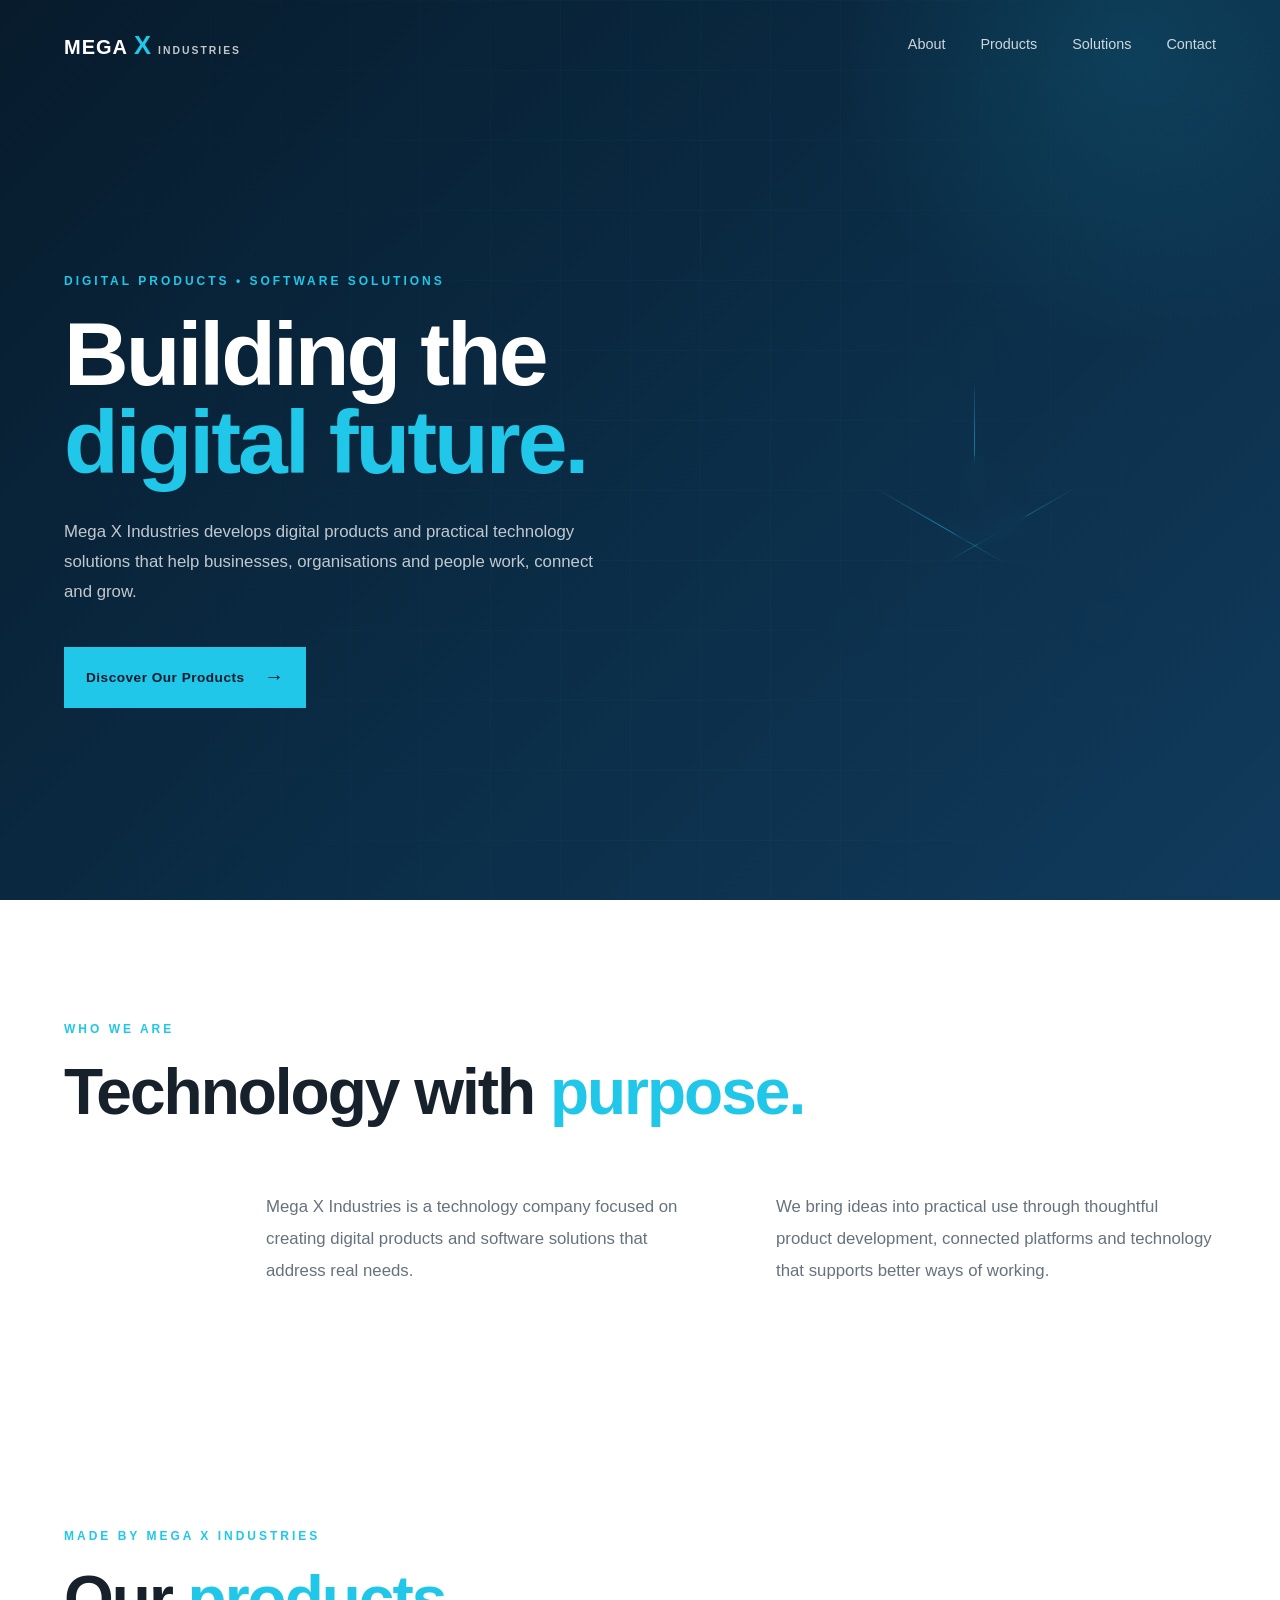
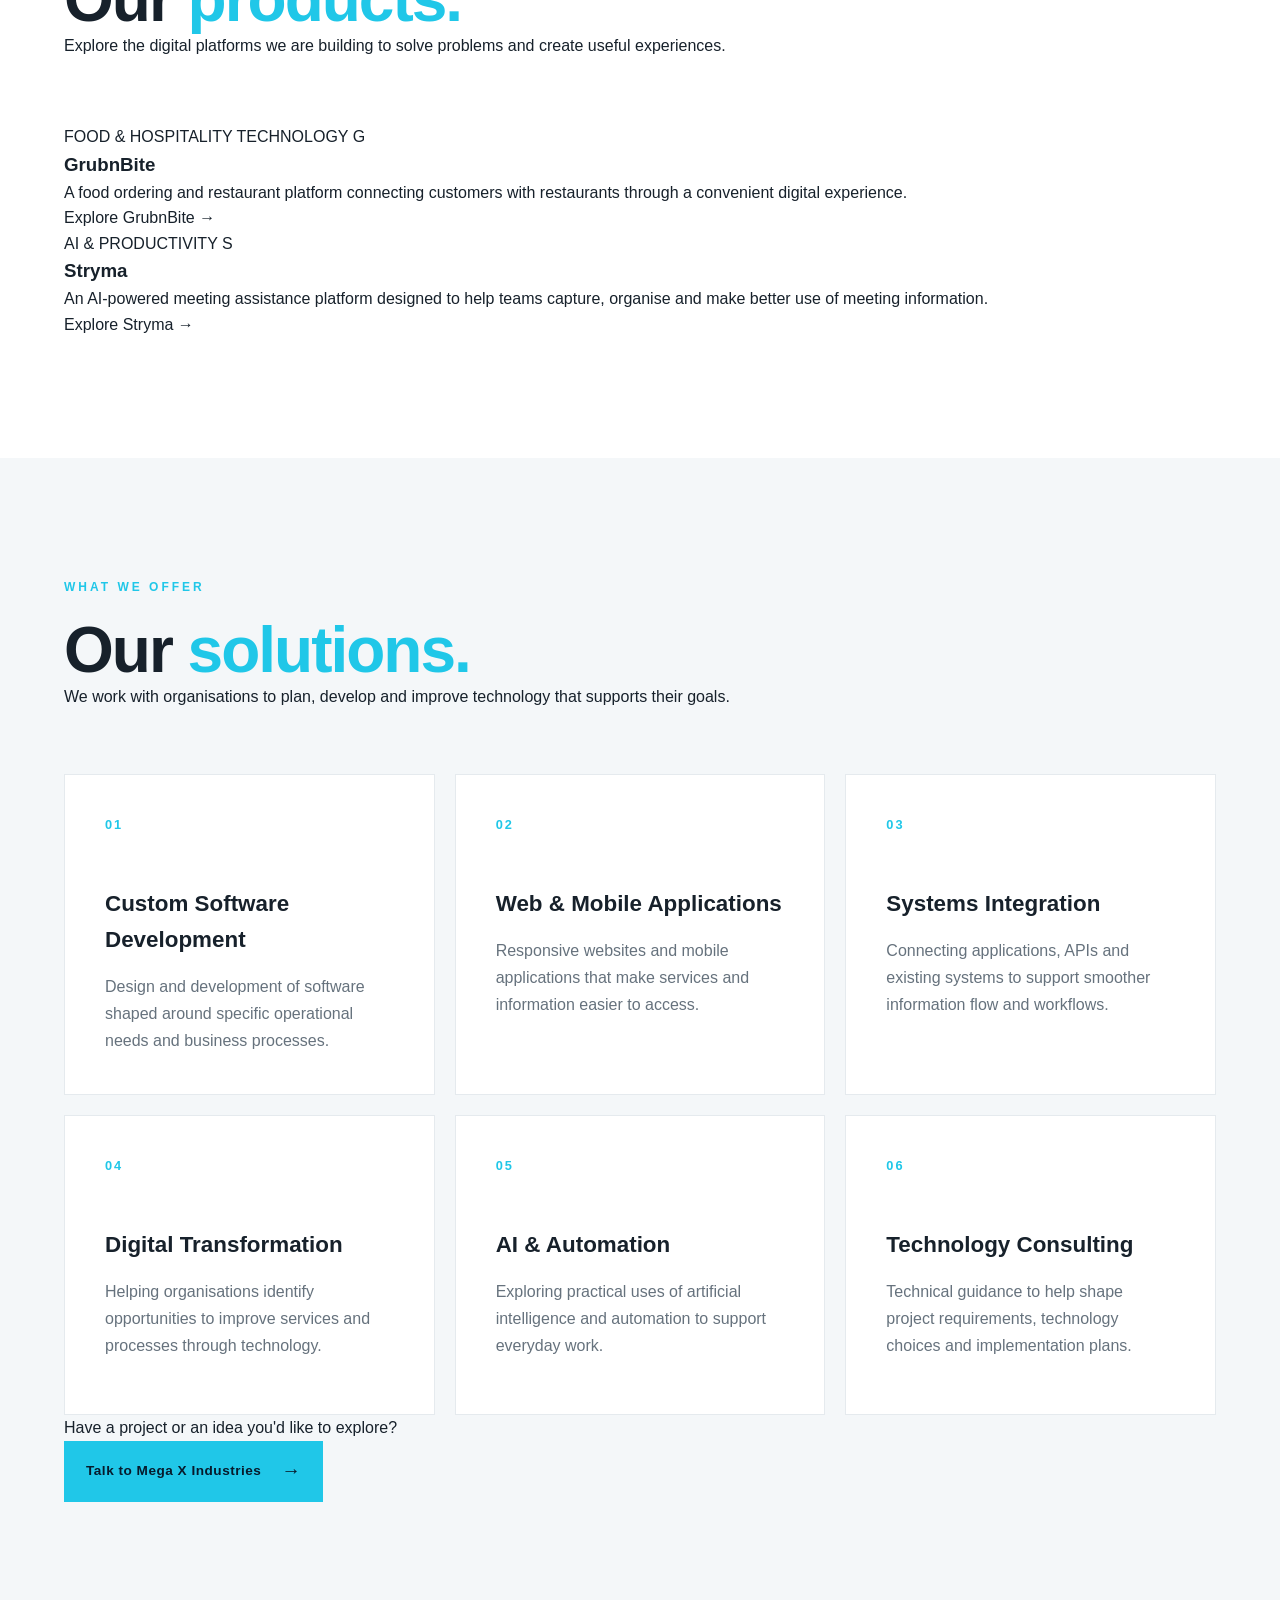
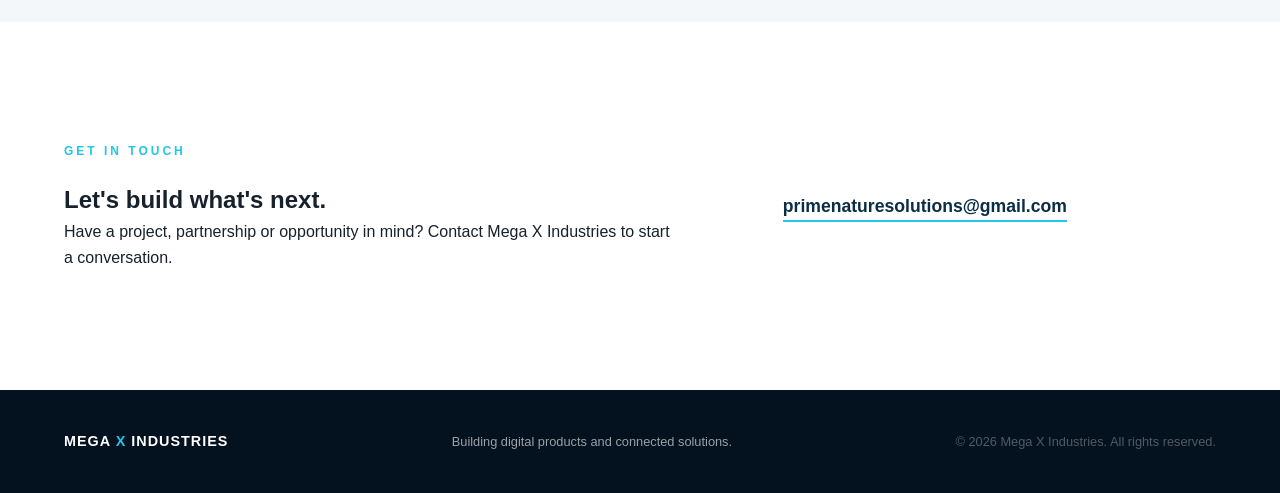
==== index.html @ 7e14fd89 "Build Mega X products and solutions homepage" ====
<!doctype html>
<html lang="en">
  <head>
    <meta charset="UTF-8" />
    <meta name="viewport" content="width=device-width, initial-scale=1.0" />
    <meta name="description" content="Mega X Industries builds digital products and software solutions for businesses, organisations and people." />
    <title>Mega X Industries | Digital Products & Software Solutions</title>
    <link rel="stylesheet" href="css/style.css" />
    <link rel="stylesheet" href="css/products.css" />
  </head>
  <body>
    <header class="navbar">
      <div class="container navbar-content">
        <a href="index.html" class="logo" aria-label="Mega X Industries home">
          <span class="logo-mega">MEGA</span><span class="logo-x">X</span><span class="logo-industries">INDUSTRIES</span>
        </a>
        <nav class="navigation" aria-label="Main navigation">
          <a href="#about">About</a>
          <a href="#products">Products</a>
          <a href="#solutions">Solutions</a>
          <a href="#contact">Contact</a>
        </nav>
      </div>
    </header>

    <main>
      <section class="hero">
        <div class="hero-pattern"></div>
        <div class="container hero-content">
          <div class="hero-text">
            <p class="eyebrow">DIGITAL PRODUCTS • SOFTWARE SOLUTIONS</p>
            <h1>Building the <span>digital future.</span></h1>
            <p class="hero-description">
              Mega X Industries develops digital products and practical technology
              solutions that help businesses, organisations and people work,
              connect and grow.
            </p>
            <a href="#products" class="primary-button">Discover Our Products <span>→</span></a>
          </div>
          <div class="hero-visual" aria-hidden="true">
            <div class="network">
              <div class="network-line line-one"></div>
              <div class="network-line line-two"></div>
              <div class="network-line line-three"></div>
              <div class="network-node node-center"><span>MX</span></div>
              <div class="network-node node-one"><span>01</span></div>
              <div class="network-node node-two"><span>02</span></div>
              <div class="network-node node-three"><span>03</span></div>
            </div>
          </div>
        </div>
      </section>

      <section class="about section" id="about">
        <div class="container">
          <div class="section-heading">
            <p class="eyebrow">WHO WE ARE</p>
            <h2>Technology with <span>purpose.</span></h2>
          </div>
          <div class="about-content">
            <p>Mega X Industries is a technology company focused on creating digital products and software solutions that address real needs.</p>
            <p>We bring ideas into practical use through thoughtful product development, connected platforms and technology that supports better ways of working.</p>
          </div>
        </div>
      </section>

      <section class="products section" id="products">
        <div class="container">
          <div class="section-heading">
            <p class="eyebrow">MADE BY MEGA X INDUSTRIES</p>
            <h2>Our <span>products.</span></h2>
            <p class="section-intro">Explore the digital platforms we are building to solve problems and create useful experiences.</p>
          </div>

          <div class="product-grid">
            <article class="product-card product-card-grubnbite">
              <div class="product-card-top">
                <span class="product-category">FOOD & HOSPITALITY TECHNOLOGY</span>
                <span class="product-symbol" aria-hidden="true">G</span>
              </div>
              <div>
                <h3>GrubnBite</h3>
                <p>A food ordering and restaurant platform connecting customers with restaurants through a convenient digital experience.</p>
              </div>
              <a class="product-link" href="grubnbite.html">Explore GrubnBite <span>→</span></a>
            </article>

            <article class="product-card product-card-stryma">
              <div class="product-card-top">
                <span class="product-category">AI & PRODUCTIVITY</span>
                <span class="product-symbol" aria-hidden="true">S</span>
              </div>
              <div>
                <h3>Stryma</h3>
                <p>An AI-powered meeting assistance platform designed to help teams capture, organise and make better use of meeting information.</p>
              </div>
              <a class="product-link" href="stryma.html">Explore Stryma <span>→</span></a>
            </article>
          </div>
        </div>
      </section>

      <section class="services section" id="solutions">
        <div class="container">
          <div class="section-heading">
            <p class="eyebrow">WHAT WE OFFER</p>
            <h2>Our <span>solutions.</span></h2>
            <p class="section-intro">We work with organisations to plan, develop and improve technology that supports their goals.</p>
          </div>
          <div class="service-grid">
            <article class="service-card">
              <div class="service-number">01</div>
              <h3>Custom Software Development</h3>
              <p>Design and development of software shaped around specific operational needs and business processes.</p>
            </article>
            <article class="service-card">
              <div class="service-number">02</div>
              <h3>Web & Mobile Applications</h3>
              <p>Responsive websites and mobile applications that make services and information easier to access.</p>
            </article>
            <article class="service-card">
              <div class="service-number">03</div>
              <h3>Systems Integration</h3>
              <p>Connecting applications, APIs and existing systems to support smoother information flow and workflows.</p>
            </article>
            <article class="service-card">
              <div class="service-number">04</div>
              <h3>Digital Transformation</h3>
              <p>Helping organisations identify opportunities to improve services and processes through technology.</p>
            </article>
            <article class="service-card">
              <div class="service-number">05</div>
              <h3>AI & Automation</h3>
              <p>Exploring practical uses of artificial intelligence and automation to support everyday work.</p>
            </article>
            <article class="service-card">
              <div class="service-number">06</div>
              <h3>Technology Consulting</h3>
              <p>Technical guidance to help shape project requirements, technology choices and implementation plans.</p>
            </article>
          </div>
          <div class="solutions-cta">
            <p>Have a project or an idea you'd like to explore?</p>
            <a href="#contact" class="primary-button">Talk to Mega X Industries <span>→</span></a>
          </div>
        </div>
      </section>

      <section class="contact section" id="contact">
        <div class="container">
          <div class="contact-content">
            <div>
              <p class="eyebrow">GET IN TOUCH</p>
              <h2>Let's build what's next.</h2>
              <p>Have a project, partnership or opportunity in mind? Contact Mega X Industries to start a conversation.</p>
            </div>
            <div class="contact-details">
              <a href="mailto:primenaturesolutions@gmail.com">primenaturesolutions@gmail.com</a>
            </div>
          </div>
        </div>
      </section>
    </main>

    <footer class="footer">
      <div class="container footer-content">
        <div class="footer-logo">MEGA <span>X</span> INDUSTRIES</div>
        <p>Building digital products and connected solutions.</p>
        <p class="copyright">© 2026 Mega X Industries. All rights reserved.</p>
      </div>
    </footer>
    <script src="js/script.js"></script>
  </body>
</html>
---- css/style.css ----
/* =========================================
   MEGA X INDUSTRIES
   Main Stylesheet
========================================= */


/* =========================================
   1. Global Variables
========================================= */

:root {
    --navy: #071B2C;
    --deep-blue: #0B2D47;
    --blue: #103A5C;

    --cyan: #20C7E8;
    --light-cyan: #8BE8F5;

    --white: #FFFFFF;
    --light-gray: #F4F7F9;
    --gray: #66727D;

    --dark-text: #17212B;

    --border-light: rgba(255, 255, 255, 0.12);

    --container-width: 1200px;

    --transition: 0.3s ease;
}


/* =========================================
   2. Reset
========================================= */

* {
    margin: 0;
    padding: 0;
    box-sizing: border-box;
}

html {
    scroll-behavior: smooth;
}

body {
    font-family:
        "Segoe UI",
        Arial,
        Helvetica,
        sans-serif;

    background-color: var(--white);
    color: var(--dark-text);

    line-height: 1.6;
}

a {
    text-decoration: none;
    color: inherit;
}

img {
    max-width: 100%;
    display: block;
}


/* =========================================
   3. Reusable Container
========================================= */

.container {
    width: min(
        90%,
        var(--container-width)
    );

    margin: 0 auto;
}


/* =========================================
   4. Navigation
========================================= */

.navbar {
    position: absolute;

    top: 0;
    left: 0;

    width: 100%;

    z-index: 100;
}

.navbar-content {
    height: 90px;

    display: flex;
    align-items: center;
    justify-content: space-between;
}


/* Logo */

.logo {
    display: flex;
    align-items: baseline;
    gap: 6px;

    font-weight: 800;
    letter-spacing: 1px;
}

.logo-mega {
    color: var(--white);
    font-size: 1.25rem;
}

.logo-x {
    color: var(--cyan);
    font-size: 1.6rem;
}

.logo-industries {
    color: rgba(255, 255, 255, 0.75);
    font-size: 0.65rem;
    letter-spacing: 2px;
}


/* Navigation links */

.navigation {
    display: flex;
    align-items: center;

    gap: 35px;
}

.navigation a {
    position: relative;

    color: rgba(255, 255, 255, 0.8);

    font-size: 0.9rem;
    font-weight: 500;

    transition: var(--transition);
}

.navigation a::after {
    content: "";

    position: absolute;

    left: 0;
    bottom: -8px;

    width: 0;
    height: 2px;

    background-color: var(--cyan);

    transition: var(--transition);
}

.navigation a:hover {
    color: var(--white);
}

.navigation a:hover::after {
    width: 100%;
}


/* =========================================
   5. Hero Section
========================================= */

.hero {
    position: relative;

    min-height: 100vh;

    display: flex;
    align-items: center;

    overflow: hidden;

    background:
        linear-gradient(
            135deg,
            var(--navy) 0%,
            var(--deep-blue) 55%,
            var(--blue) 100%
        );

    color: var(--white);
}


/* Subtle background glow */

.hero::before {
    content: "";

    position: absolute;

    width: 600px;
    height: 600px;

    top: -250px;
    right: -150px;

    border-radius: 50%;

    background:
        radial-gradient(
            circle,
            rgba(32, 199, 232, 0.12),
            transparent 70%
        );

    pointer-events: none;
}


/* Technology pattern */

.hero-pattern {
    position: absolute;

    inset: 0;

    opacity: 0.12;

    background-image:
        linear-gradient(
            rgba(32, 199, 232, 0.3) 1px,
            transparent 1px
        ),
        linear-gradient(
            90deg,
            rgba(32, 199, 232, 0.3) 1px,
            transparent 1px
        );

    background-size: 70px 70px;

    mask-image:
        linear-gradient(
            to right,
            transparent,
            black 55%,
            transparent
        );
}


/* Hero content */

.hero-content {
    position: relative;
    z-index: 2;

    display: grid;

    grid-template-columns:
        1.1fr
        0.9fr;

    gap: 80px;

    align-items: center;

    padding-top: 80px;
}


/* Hero text */

.eyebrow {
    color: var(--cyan);

    font-size: 0.75rem;

    font-weight: 700;

    letter-spacing: 3px;

    margin-bottom: 20px;
}

.hero h1 {
    max-width: 700px;

    font-size: clamp(
        3.2rem,
        7vw,
        6.2rem
    );

    line-height: 0.98;

    letter-spacing: -3px;

    margin-bottom: 30px;
}

.hero h1 span {
    display: block;

    color: var(--cyan);
}

.hero-description {
    max-width: 560px;

    color: rgba(255, 255, 255, 0.75);

    font-size: 1.05rem;

    line-height: 1.8;

    margin-bottom: 40px;
}


/* =========================================
   6. Primary Button
========================================= */

.primary-button {
    display: inline-flex;

    align-items: center;
    gap: 20px;

    padding: 15px 22px;

    background-color: var(--cyan);

    color: var(--navy);

    font-size: 0.85rem;

    font-weight: 700;

    letter-spacing: 0.5px;

    transition: var(--transition);
}

.primary-button span {
    font-size: 1.2rem;

    transition: var(--transition);
}

.primary-button:hover {
    background-color: var(--light-cyan);

    transform: translateY(-3px);
}

.primary-button:hover span {
    transform: translateX(5px);
}


/* =========================================
   7. Hero Network Graphic
========================================= */

.hero-visual {
    min-height: 500px;

    display: flex;
    align-items: center;
    justify-content: center;
}

.network {
    position: relative;

    width: 400px;
    height: 400px;
}


/* Network nodes */

.network-node {
    position: absolute;

    width: 70px;
    height: 70px;

    display: flex;
    align-items: center;
    justify-content: center;

    border: 1px solid
        rgba(32, 199, 232, 0.5);

    border-radius: 50%;

    color: var(--cyan);

    font-size: 0.8rem;

    font-weight: 700;

    background:
        rgba(7, 27, 44, 0.75);

    backdrop-filter: blur(8px);

    box-shadow:
        0 0 30px
        rgba(32, 199, 232, 0.08);
}


/* Center node */

.node-center {
    top: 165px;
    left: 165px;

    width: 90px;
    height: 90px;

    border:
        2px solid var(--cyan);

    color: var(--white);

    font-size: 1.1rem;

    box-shadow:
        0 0 40px
        rgba(32, 199, 232, 0.2);
}


/* Outer nodes */

.node-one {
    top: 30px;
    left: 165px;
}

.node-two {
    bottom: 35px;
    left: 40px;
}

.node-three {
    bottom: 35px;
    right: 40px;
}


/* Connecting lines */

.network-line {
    position: absolute;

    height: 1px;

    background:
        linear-gradient(
            90deg,
            transparent,
            var(--cyan),
            transparent
        );

    opacity: 0.5;

    transform-origin: center;
}

.line-one {
    width: 135px;

    top: 150px;
    left: 132px;

    transform:
        rotate(90deg);
}

.line-two {
    width: 150px;

    top: 235px;
    left: 90px;

    transform:
        rotate(30deg);
}

.line-three {
    width: 150px;

    top: 235px;
    right: 90px;

    transform:
        rotate(-30deg);
}


/* =========================================
   8. General Sections
========================================= */

.section {
    padding: 120px 0;
}

.section-heading {
    max-width: 750px;

    margin-bottom: 65px;
}

.section-heading h2 {
    font-size: clamp(
        2.4rem,
        5vw,
        4rem
    );

    line-height: 1.05;

    letter-spacing: -2px;
}

.section-heading h2 span {
    color: var(--cyan);
}


/* =========================================
   9. About
========================================= */

.about {
    background-color: var(--white);
}

.about-content {
    display: grid;

    grid-template-columns:
        1fr
        1fr;

    gap: 70px;

    max-width: 950px;

    margin-left: auto;
}

.about-content p {
    color: var(--gray);

    font-size: 1.05rem;

    line-height: 1.9;
}


/* =========================================
   10. Services
========================================= */

.services {
    background-color: var(--light-gray);
}

.service-grid {
    display: grid;

    grid-template-columns:
        repeat(3, 1fr);

    gap: 20px;
}

.service-card {
    position: relative;

    padding: 40px;

    min-height: 300px;

    background-color: var(--white);

    border:
        1px solid
        #e5eaee;

    transition: var(--transition);
}

.service-card:hover {
    transform: translateY(-8px);

    border-color: var(--cyan);

    box-shadow:
        0 20px 50px
        rgba(7, 27, 44, 0.08);
}

.service-number {
    color: var(--cyan);

    font-size: 0.8rem;

    font-weight: 700;

    letter-spacing: 2px;

    margin-bottom: 50px;
}

.service-card h3 {
    font-size: 1.4rem;

    margin-bottom: 15px;
}

.service-card p {
    color: var(--gray);

    line-height: 1.7;
}


/* =========================================
   11. Solutions
========================================= */

.solutions {
    background-color: var(--navy);

    color: var(--white);
}

.solution-card {
    position: relative;

    min-height: 350px;

    display: flex;

    align-items: center;

    justify-content: space-between;

    gap: 50px;

    padding: 60px;

    overflow: hidden;

    background:
        linear-gradient(
            135deg,
            var(--deep-blue),
            var(--blue)
        );

    border:
        1px solid
        rgba(32, 199, 232, 0.2);
}

.solution-content {
    max-width: 650px;
}

.solution-label {
    color: var(--cyan);

    font-size: 0.7rem;

    font-weight: 700;

    letter-spacing: 3px;

    margin-bottom: 15px;
}

.solution-card h3 {
    font-size: 3rem;

    margin-bottom: 20px;
}

.solution-card p {
    color: rgba(255, 255, 255, 0.7);

    max-width: 600px;

    line-height: 1.8;
}

.coming-label {
    display: inline-block;

    margin-top: 30px;

    padding: 8px 12px;

    border:
        1px solid
        rgba(32, 199, 232, 0.35);

    color: var(--cyan);

    font-size: 0.65rem;

    font-weight: 700;

    letter-spacing: 2px;
}


/* Solution mark */

.solution-mark {
    width: 180px;
    height: 180px;

    flex-shrink: 0;

    display: flex;
    align-items: center;
    justify-content: center;

    border:
        1px solid
        rgba(32, 199, 232, 0.4);

    border-radius: 50%;

    color: var(--cyan);

    font-size: 2rem;

    font-weight: 800;

    box-shadow:
        0 0 70px
        rgba(32, 199, 232, 0.08);
}


/* =========================================
   12. Contact
========================================= */

.contact {
    background-color: var(--white);
}

.contact-content {
    display: grid;

    grid-template-columns:
        1fr
        0.7fr;

    gap: 100px;

    align-items: center;
}

.contact-details p {
    color: var(--gray);

    margin-bottom: 20px;

    line-height: 1.8;
}

.contact-details a {
    color: var(--deep-blue);

    font-size: 1.1rem;

    font-weight: 700;

    border-bottom:
        2px solid
        var(--cyan);

    padding-bottom: 4px;

    transition: var(--transition);
}

.contact-details a:hover {
    color: var(--cyan);
}


/* =========================================
   13. Footer
========================================= */

.footer {
    padding: 40px 0;

    background-color: #04121F;

    color: rgba(255, 255, 255, 0.6);
}

.footer-content {
    display: flex;

    align-items: center;

    justify-content: space-between;

    gap: 30px;
}

.footer-logo {
    color: var(--white);

    font-size: 0.9rem;

    font-weight: 800;

    letter-spacing: 1px;
}

.footer-logo span {
    color: var(--cyan);
}

.footer-content p {
    font-size: 0.8rem;
}

.copyright {
    opacity: 0.5;
}


/* =========================================
   14. Responsive Design
========================================= */

@media (max-width: 900px) {

    .hero-content {
        grid-template-columns: 1fr;

        gap: 20px;

        padding-top: 130px;
    }

    .hero-visual {
        min-height: 350px;
    }

    .network {
        transform: scale(0.8);
    }

    .about-content {
        grid-template-columns: 1fr;

        gap: 30px;

        margin-left: 0;
    }

    .service-grid {
        grid-template-columns: 1fr;
    }

    .contact-content {
        grid-template-columns: 1fr;

        gap: 40px;
    }

    .solution-card {
        flex-direction: column;

        align-items: flex-start;
    }

    .solution-mark {
        width: 120px;
        height: 120px;
    }
}


@media (max-width: 600px) {

    .navbar-content {
        height: 75px;
    }

    .navigation {
        gap: 15px;
    }

    .navigation a {
        font-size: 0.75rem;
    }

    .logo-industries {
        display: none;
    }

    .hero h1 {
        font-size: 3.2rem;

        letter-spacing: -2px;
    }

    .hero-description {
        font-size: 0.95rem;
    }

    .section {
        padding: 80px 0;
    }

    .section-heading {
        margin-bottom: 45px;
    }

    .section-heading h2 {
        font-size: 2.5rem;
    }

    .service-card {
        min-height: auto;

        padding: 30px;
    }

    .solution-card {
        padding: 35px 25px;
    }

    .solution-card h3 {
        font-size: 2.4rem;
    }

    .footer-content {
        flex-direction: column;

        align-items: flex-start;
    }

    .hero-visual {
        min-height: 300px;
    }

    .network {
        transform: scale(0.65);
    }
}

/* =========================================
   15. Mobile Navigation and Scroll Reveal
========================================= */

.mobile-menu-button {
    display: none;
    align-items: center;
    justify-content: center;
    padding: 8px 12px;
    border: 1px solid var(--border-light);
    border-radius: 4px;
    background: transparent;
    color: var(--white);
    font-size: 1.4rem;
    line-height: 1;
    cursor: pointer;
}

.section-hidden {
    opacity: 0;
    transform: translateY(24px);
    transition: opacity 0.6s ease, transform 0.6s ease;
}

.section-visible {
    opacity: 1;
    transform: translateY(0);
}

@media (max-width: 600px) {
    .navbar-content {
        position: relative;
    }

    .mobile-menu-button {
        display: inline-flex;
    }

    .navigation {
        position: absolute;
        top: 100%;
        right: 0;
        display: none;
        flex-direction: column;
        align-items: stretch;
        gap: 0;
        width: min(240px, 90vw);
        padding: 8px 0;
        border: 1px solid var(--border-light);
        background: var(--navy);
        box-shadow: 0 12px 28px rgba(0, 0, 0, 0.25);
    }

    .navigation.navigation-open {
        display: flex;
    }

    .navigation a {
        display: block;
        padding: 12px 18px;
        font-size: 0.9rem;
    }

    .navigation a::after {
        display: none;
    }
}

@media (prefers-reduced-motion: reduce) {
    .section-hidden,
    .section-visible {
        transform: none;
        transition: none;
    }

    html {
        scroll-behavior: auto;
    }
}
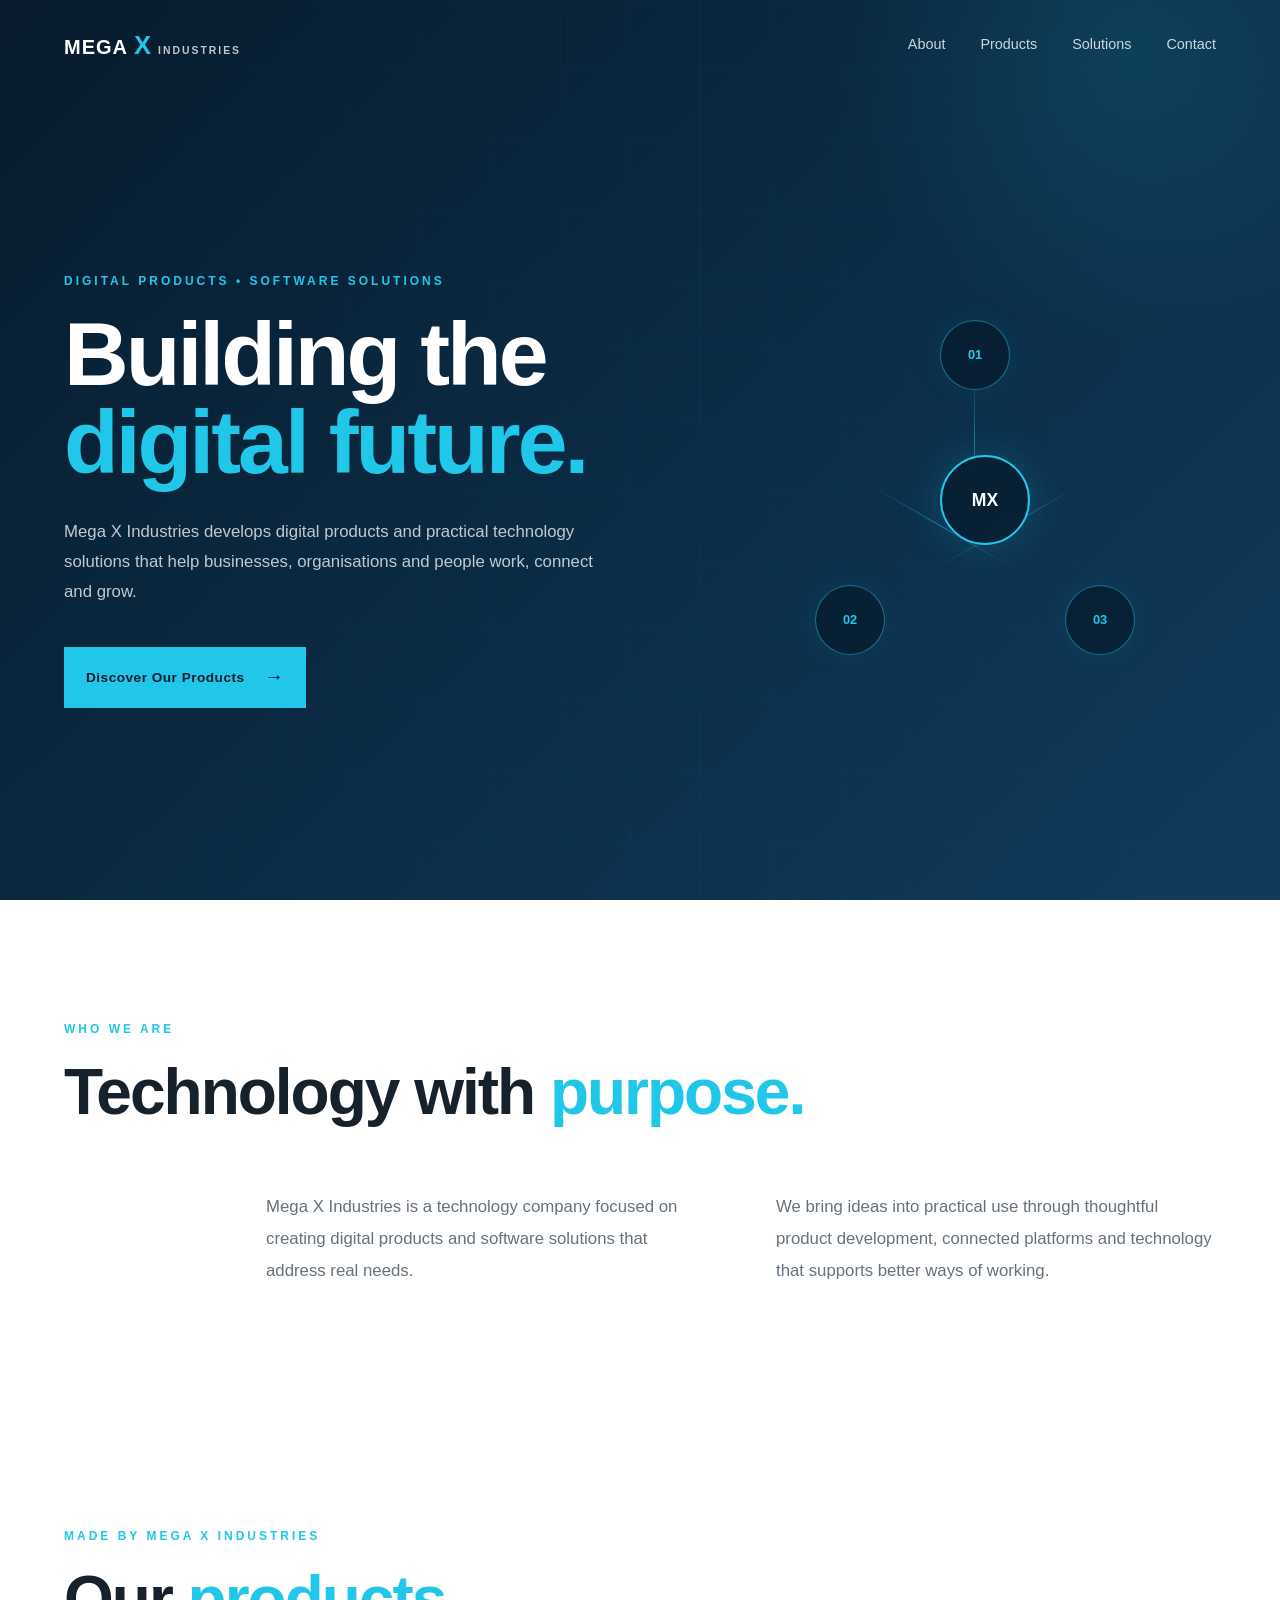
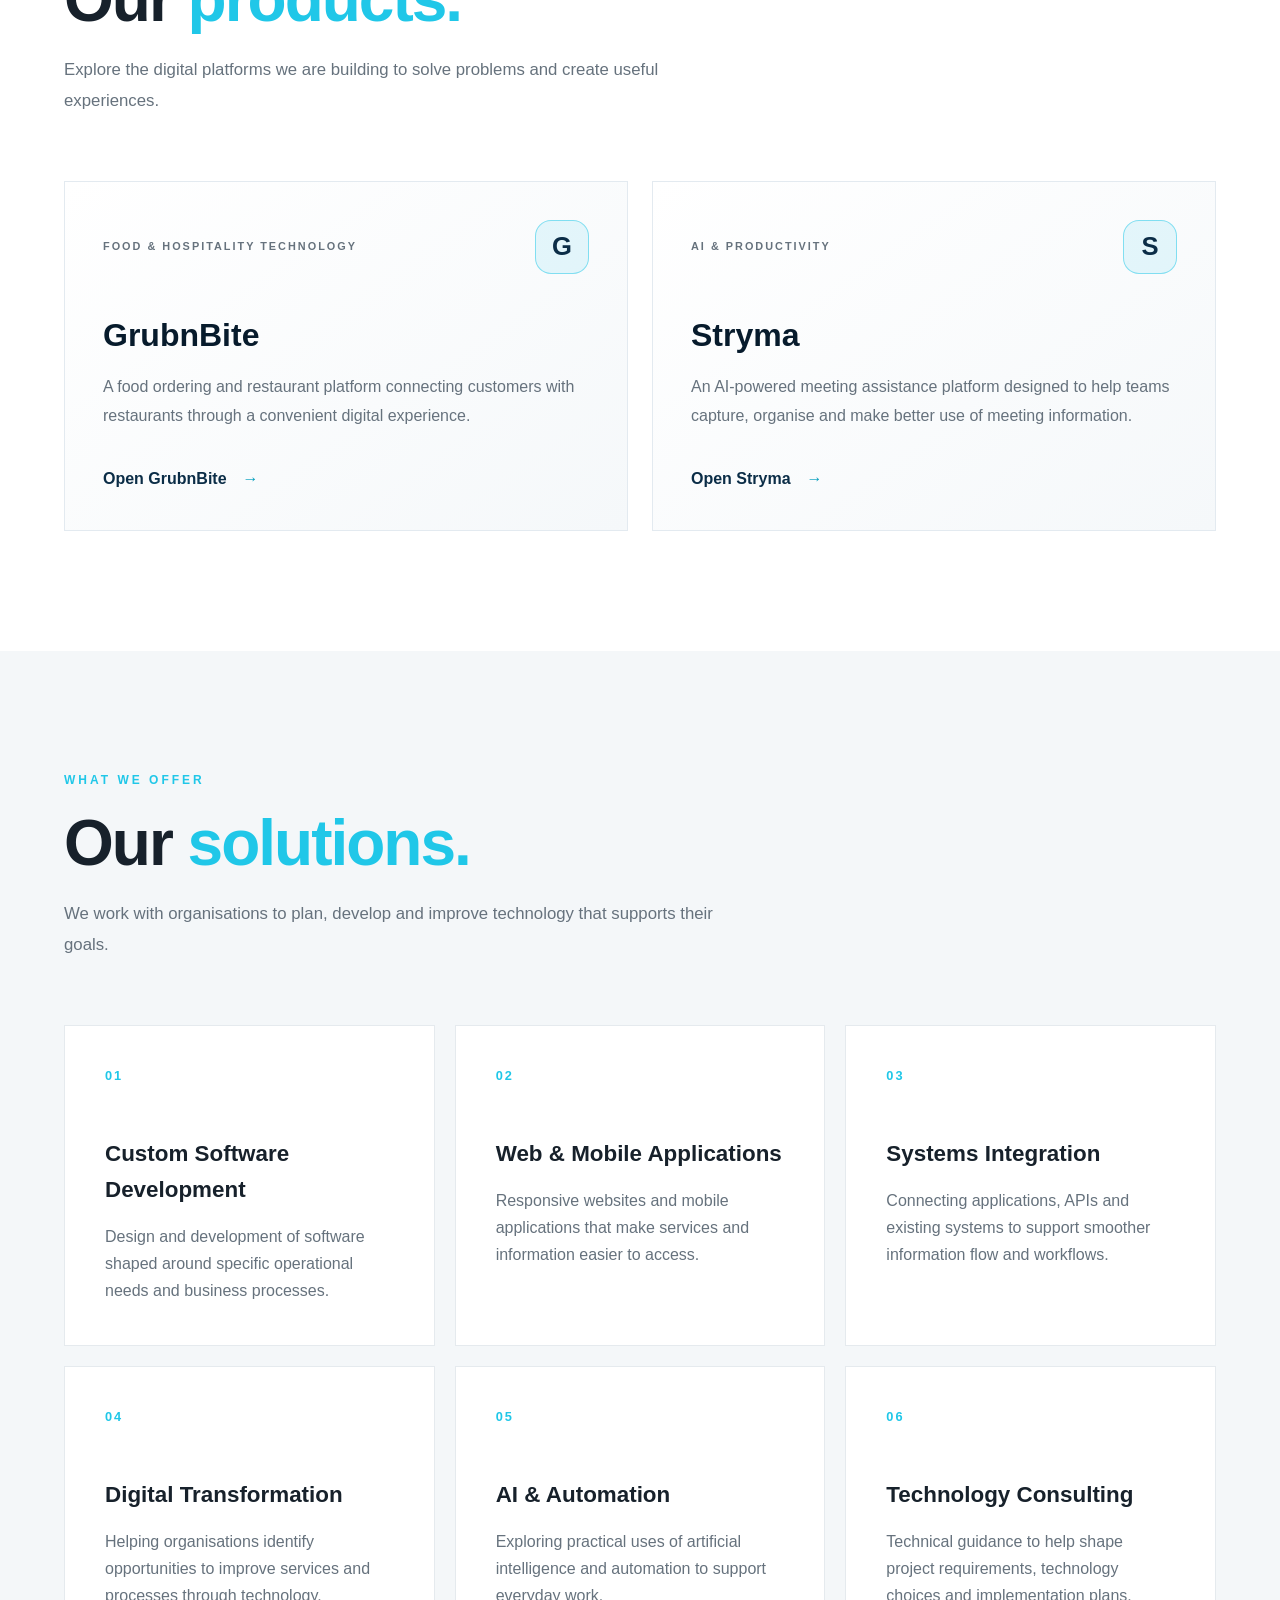
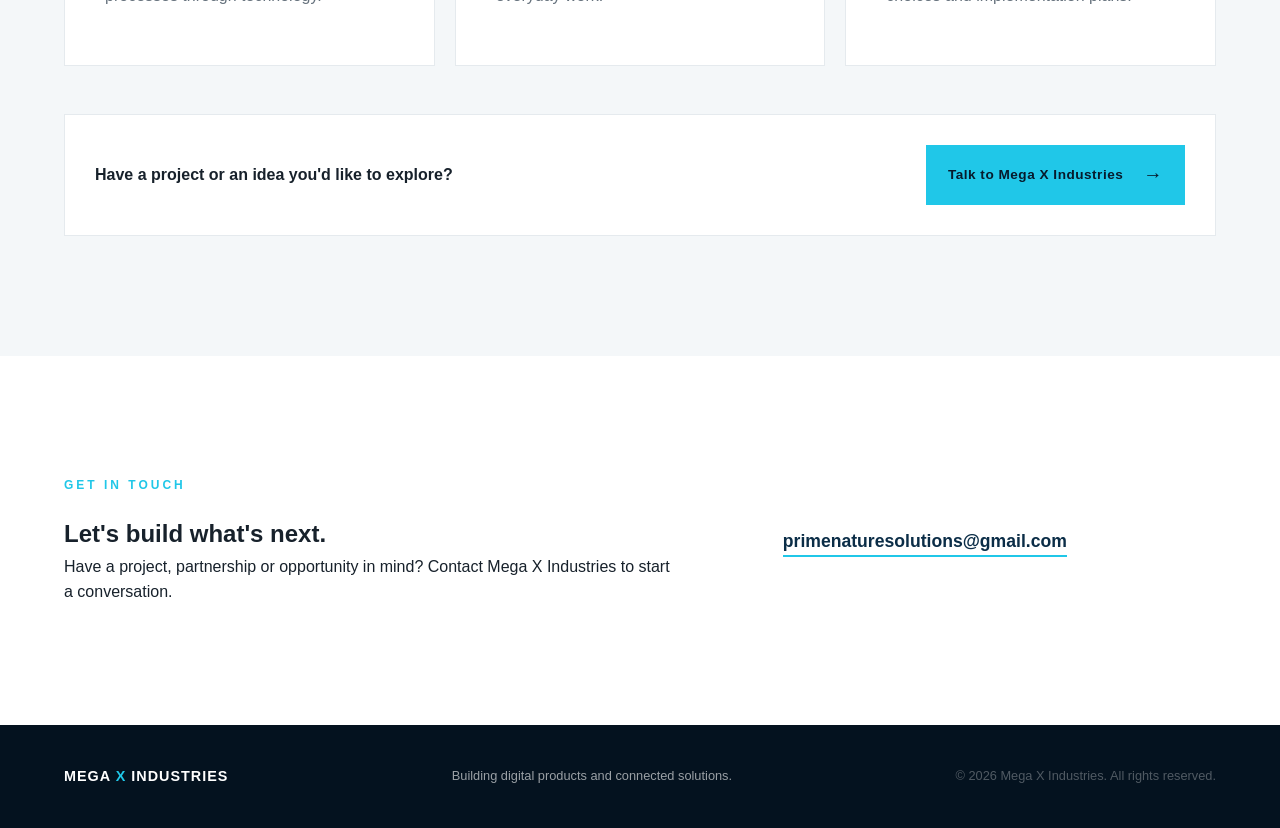
==== commit 1deaefed: "Link product cards directly to applications" ====
--- a/index.html
+++ b/index.html
@@ -82,7 +82,7 @@
                 <h3>GrubnBite</h3>
                 <p>A food ordering and restaurant platform connecting customers with restaurants through a convenient digital experience.</p>
               </div>
-              <a class="product-link" href="grubnbite.html">Explore GrubnBite <span>→</span></a>
+              <a class="product-link" href="https://grubnbite.com/" target="_blank" rel="noopener noreferrer">Open GrubnBite <span>→</span></a>
             </article>
 
             <article class="product-card product-card-stryma">
@@ -94,7 +94,7 @@
                 <h3>Stryma</h3>
                 <p>An AI-powered meeting assistance platform designed to help teams capture, organise and make better use of meeting information.</p>
               </div>
-              <a class="product-link" href="stryma.html">Explore Stryma <span>→</span></a>
+              <a class="product-link" href="https://stryma-website.onrender.com/" target="_blank" rel="noopener noreferrer">Open Stryma <span>→</span></a>
             </article>
           </div>
         </div>
--- a/css/products.css
+++ b/css/products.css
@@ -0,0 +1,37 @@
+/* Product showcases and product detail pages */
+.section-intro { max-width:680px; margin-top:22px; color:var(--gray); font-size:1.05rem; line-height:1.8; }
+.products { background:var(--white); }
+.product-grid { display:grid; grid-template-columns:repeat(2,minmax(0,1fr)); gap:24px; }
+.product-card { min-height:350px; display:flex; flex-direction:column; justify-content:space-between; gap:35px; padding:38px; border:1px solid #e3eaf0; background:linear-gradient(145deg,#fff,#f5f8fa); transition:var(--transition); }
+.product-card:hover { transform:translateY(-7px); border-color:var(--cyan); box-shadow:0 20px 50px rgba(7,27,44,.08); }
+.product-card-top { display:flex; align-items:center; justify-content:space-between; gap:16px; }
+.product-category,.detail-eyebrow { color:var(--gray); font-size:.68rem; font-weight:700; letter-spacing:2px; }
+.product-symbol { width:54px; height:54px; display:grid; place-items:center; border:1px solid rgba(32,199,232,.5); border-radius:16px; color:var(--deep-blue); background:rgba(32,199,232,.1); font-size:1.6rem; font-weight:800; }
+.product-card h3 { margin-bottom:12px; color:var(--navy); font-size:2rem; }
+.product-card p { max-width:520px; color:var(--gray); line-height:1.8; }
+.product-link { display:inline-flex; align-items:center; gap:16px; width:fit-content; color:var(--deep-blue); font-weight:700; }
+.product-link span { color:#079fbe; transition:var(--transition); }
+.product-link:hover span { transform:translateX(5px); }
+.solutions-cta { display:flex; align-items:center; justify-content:space-between; gap:24px; margin-top:48px; padding:30px; background:var(--white); border:1px solid #e5eaee; }
+.solutions-cta p { color:var(--dark-text); font-weight:600; }
+.product-hero { padding:170px 0 100px; color:var(--white); background:linear-gradient(135deg,var(--navy),var(--deep-blue) 65%,var(--blue)); }
+.product-hero-content { display:grid; grid-template-columns:minmax(0,1.2fr) minmax(220px,.8fr); align-items:center; gap:60px; }
+.product-hero h1 { margin:18px 0 24px; font-size:clamp(3rem,7vw,5.4rem); line-height:1; letter-spacing:-3px; }
+.product-hero h1 span { color:var(--cyan); }
+.product-hero-description { max-width:650px; color:rgba(255,255,255,.76); font-size:1.1rem; line-height:1.85; }
+.product-hero-actions { display:flex; flex-wrap:wrap; align-items:center; gap:22px; margin-top:34px; }
+.secondary-link { color:var(--white); font-weight:600; border-bottom:1px solid var(--cyan); padding-bottom:5px; }
+.product-orbit { width:min(260px,70vw); aspect-ratio:1; display:grid; place-items:center; justify-self:center; border:1px solid rgba(32,199,232,.5); border-radius:50%; box-shadow:0 0 80px rgba(32,199,232,.12),inset 0 0 50px rgba(32,199,232,.08); }
+.product-orbit span { color:var(--cyan); font-size:5rem; font-weight:800; }
+.detail-grid { display:grid; grid-template-columns:repeat(3,minmax(0,1fr)); gap:22px; }
+.detail-card { padding:30px; border:1px solid #e5eaee; background:var(--white); }
+.detail-card h3 { margin:14px 0 10px; font-size:1.2rem; }
+.detail-card p { color:var(--gray); line-height:1.75; }
+.detail-number { color:#079fbe; font-size:.75rem; font-weight:800; letter-spacing:2px; }
+.product-note { margin-top:34px; padding:22px 26px; border-left:3px solid var(--cyan); background:var(--light-gray); color:var(--gray); line-height:1.75; }
+.product-contact { padding:65px 0; color:var(--white); background:var(--navy); }
+.product-contact-inner { display:flex; align-items:center; justify-content:space-between; gap:28px; }
+.product-contact h2 { margin-bottom:8px; font-size:clamp(1.8rem,4vw,2.6rem); }
+.product-contact p { color:rgba(255,255,255,.7); }
+@media(max-width:900px) { .detail-grid{grid-template-columns:1fr 1fr}.product-hero-content{grid-template-columns:1fr}.product-orbit{display:none} }
+@media(max-width:600px) { .product-grid,.detail-grid{grid-template-columns:1fr}.product-card{min-height:320px;padding:28px}.solutions-cta,.product-contact-inner{align-items:flex-start;flex-direction:column}.product-hero{padding:135px 0 75px}.product-hero h1{letter-spacing:-2px} }
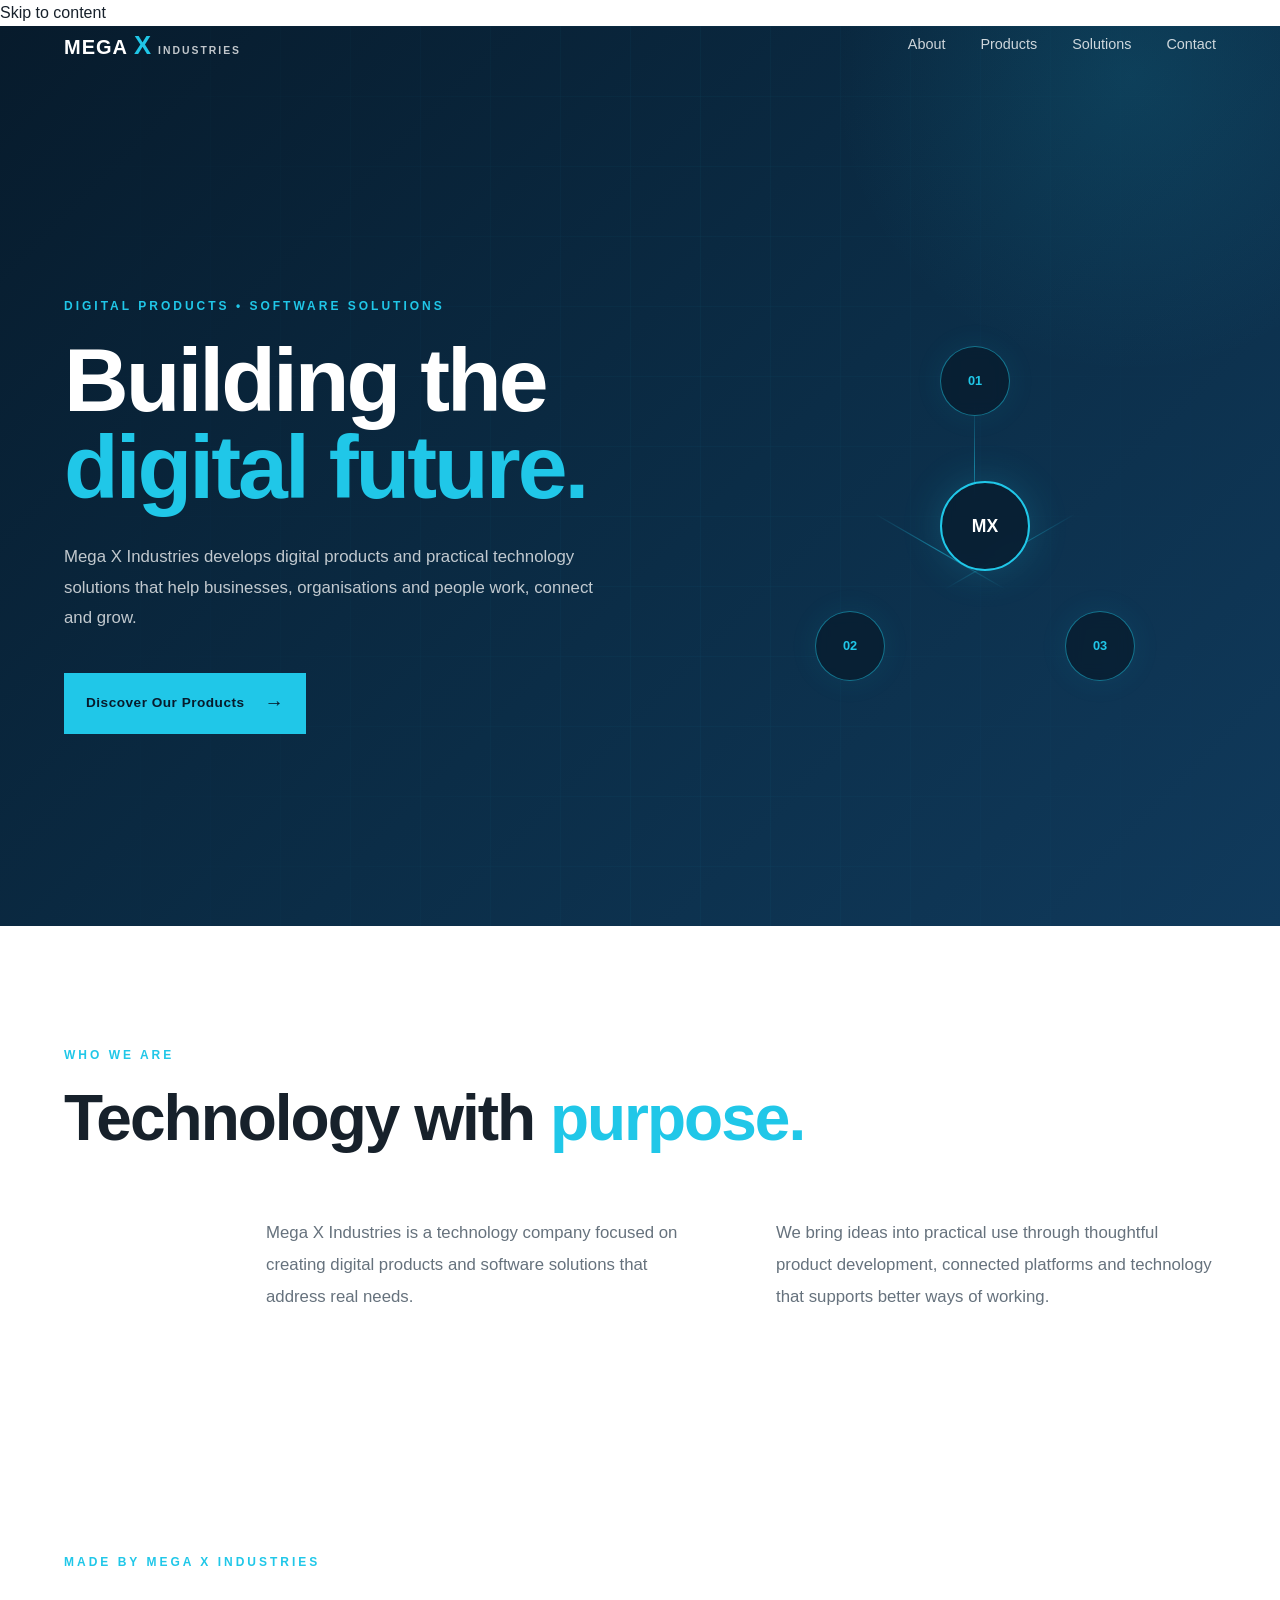
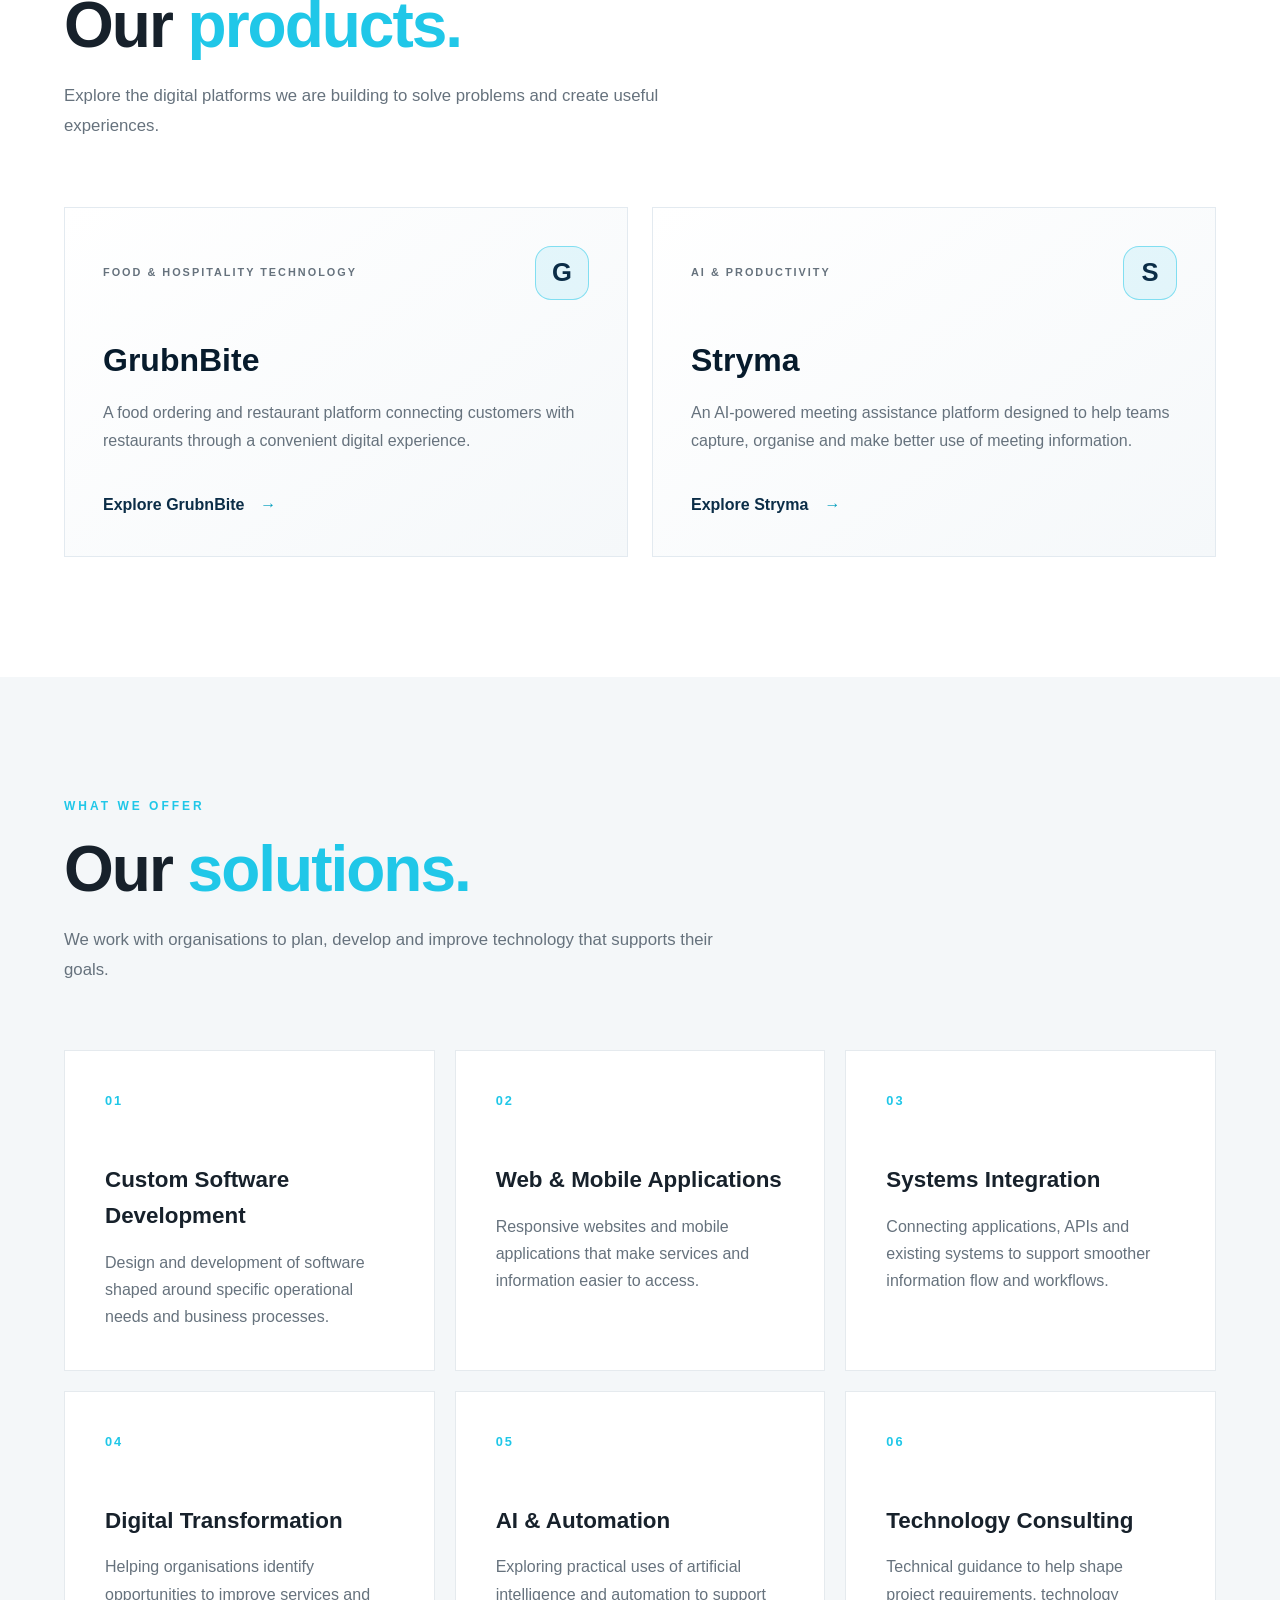
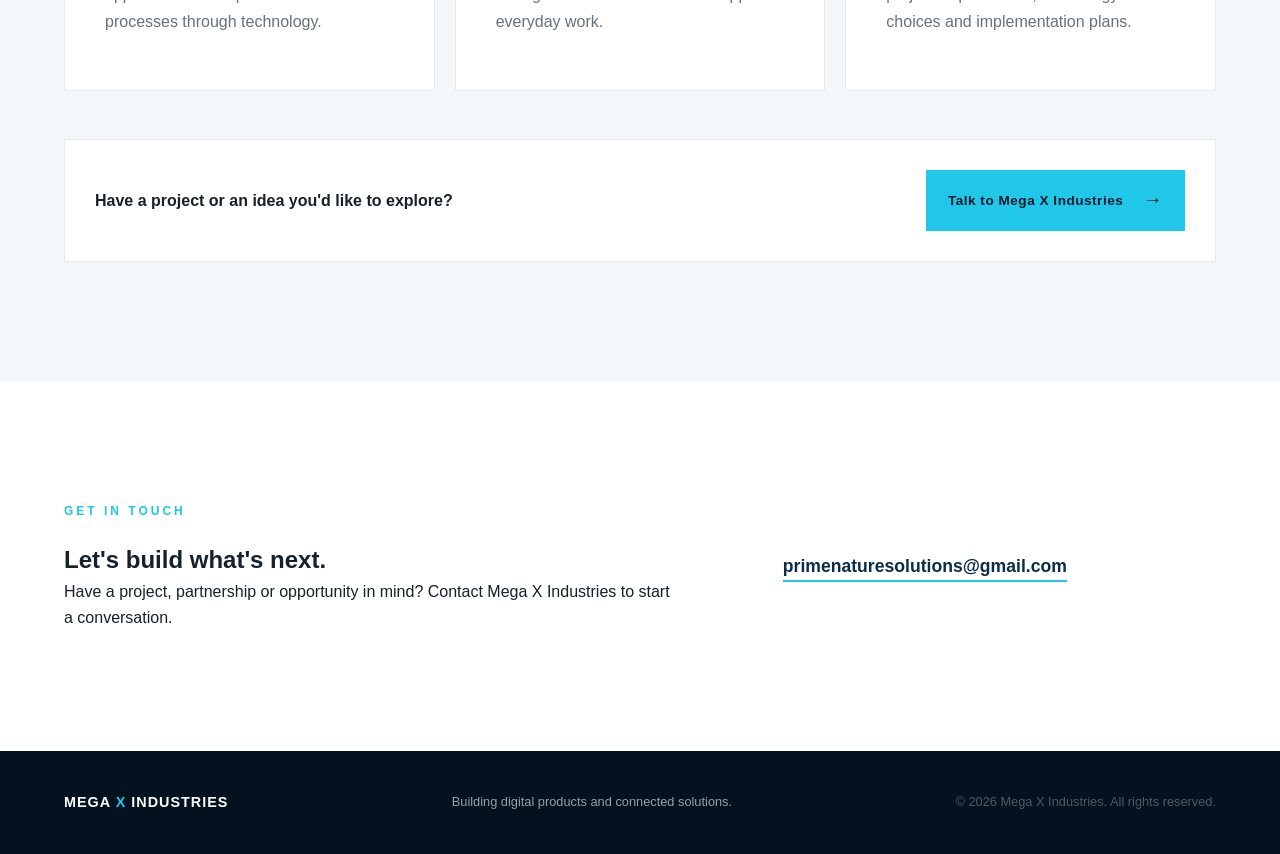
==== commit dfa8603c: "Improve website structure and accessibility" ====
--- a/index.html
+++ b/index.html
@@ -4,28 +4,34 @@
     <meta charset="UTF-8" />
     <meta name="viewport" content="width=device-width, initial-scale=1.0" />
     <meta name="description" content="Mega X Industries builds digital products and software solutions for businesses, organisations and people." />
-    <title>Mega X Industries | Digital Products & Software Solutions</title>
+    <meta name="theme-color" content="#071B2C" />
+    <title>Mega X Industries | Digital Products &amp; Software Solutions</title>
     <link rel="stylesheet" href="css/style.css" />
     <link rel="stylesheet" href="css/products.css" />
   </head>
   <body>
+    <a class="skip-link" href="#main-content">Skip to content</a>
+
     <header class="navbar">
       <div class="container navbar-content">
         <a href="index.html" class="logo" aria-label="Mega X Industries home">
           <span class="logo-mega">MEGA</span><span class="logo-x">X</span><span class="logo-industries">INDUSTRIES</span>
         </a>
-        <nav class="navigation" aria-label="Main navigation">
+        <nav class="navigation" id="primary-navigation" aria-label="Main navigation">
           <a href="#about">About</a>
           <a href="#products">Products</a>
           <a href="#solutions">Solutions</a>
           <a href="#contact">Contact</a>
         </nav>
+        <button class="mobile-menu-button" type="button" aria-controls="primary-navigation" aria-expanded="false" aria-label="Open navigation menu">
+          <span aria-hidden="true">☰</span>
+        </button>
       </div>
     </header>
 
-    <main>
+    <main id="main-content">
       <section class="hero">
-        <div class="hero-pattern"></div>
+        <div class="hero-pattern" aria-hidden="true"></div>
         <div class="container hero-content">
           <div class="hero-text">
             <p class="eyebrow">DIGITAL PRODUCTS • SOFTWARE SOLUTIONS</p>
@@ -35,7 +41,7 @@
               solutions that help businesses, organisations and people work,
               connect and grow.
             </p>
-            <a href="#products" class="primary-button">Discover Our Products <span>→</span></a>
+            <a href="#products" class="primary-button">Discover Our Products <span aria-hidden="true">→</span></a>
           </div>
           <div class="hero-visual" aria-hidden="true">
             <div class="network">
@@ -75,26 +81,26 @@
           <div class="product-grid">
             <article class="product-card product-card-grubnbite">
               <div class="product-card-top">
-                <span class="product-category">FOOD & HOSPITALITY TECHNOLOGY</span>
+                <span class="product-category">FOOD &amp; HOSPITALITY TECHNOLOGY</span>
                 <span class="product-symbol" aria-hidden="true">G</span>
               </div>
               <div>
                 <h3>GrubnBite</h3>
                 <p>A food ordering and restaurant platform connecting customers with restaurants through a convenient digital experience.</p>
               </div>
-              <a class="product-link" href="https://grubnbite.com/" target="_blank" rel="noopener noreferrer">Open GrubnBite <span>→</span></a>
+              <a class="product-link" href="https://grubnbite.com/" target="_blank" rel="noopener noreferrer">Explore GrubnBite <span aria-hidden="true">→</span></a>
             </article>
 
             <article class="product-card product-card-stryma">
               <div class="product-card-top">
-                <span class="product-category">AI & PRODUCTIVITY</span>
+                <span class="product-category">AI &amp; PRODUCTIVITY</span>
                 <span class="product-symbol" aria-hidden="true">S</span>
               </div>
               <div>
                 <h3>Stryma</h3>
                 <p>An AI-powered meeting assistance platform designed to help teams capture, organise and make better use of meeting information.</p>
               </div>
-              <a class="product-link" href="https://stryma-website.onrender.com/" target="_blank" rel="noopener noreferrer">Open Stryma <span>→</span></a>
+              <a class="product-link" href="https://stryma-website.onrender.com/" target="_blank" rel="noopener noreferrer">Explore Stryma <span aria-hidden="true">→</span></a>
             </article>
           </div>
         </div>
@@ -115,7 +121,7 @@
             </article>
             <article class="service-card">
               <div class="service-number">02</div>
-              <h3>Web & Mobile Applications</h3>
+              <h3>Web &amp; Mobile Applications</h3>
               <p>Responsive websites and mobile applications that make services and information easier to access.</p>
             </article>
             <article class="service-card">
@@ -130,7 +136,7 @@
             </article>
             <article class="service-card">
               <div class="service-number">05</div>
-              <h3>AI & Automation</h3>
+              <h3>AI &amp; Automation</h3>
               <p>Exploring practical uses of artificial intelligence and automation to support everyday work.</p>
             </article>
             <article class="service-card">
@@ -141,7 +147,7 @@
           </div>
           <div class="solutions-cta">
             <p>Have a project or an idea you'd like to explore?</p>
-            <a href="#contact" class="primary-button">Talk to Mega X Industries <span>→</span></a>
+            <a href="#contact" class="primary-button">Talk to Mega X Industries <span aria-hidden="true">→</span></a>
           </div>
         </div>
       </section>
@@ -171,4 +177,4 @@
     </footer>
     <script src="js/script.js"></script>
   </body>
-</html>+</html>
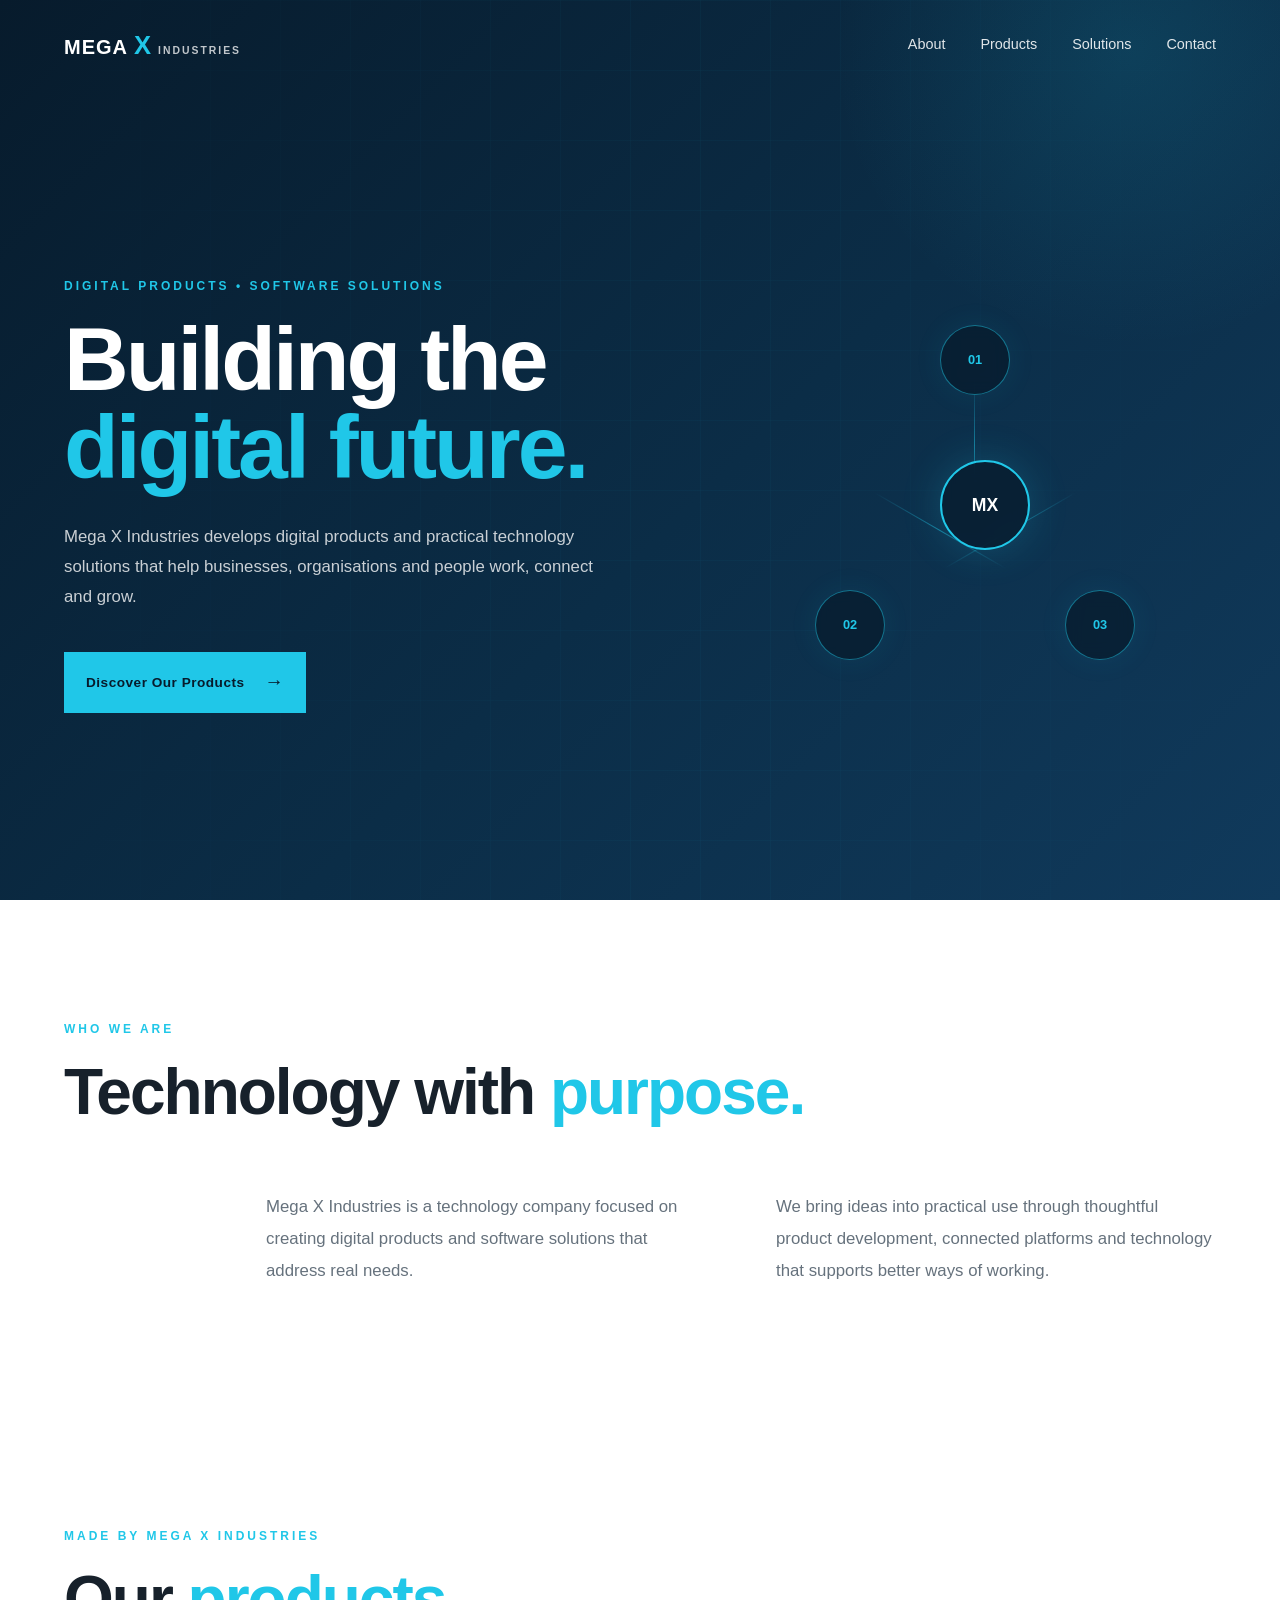
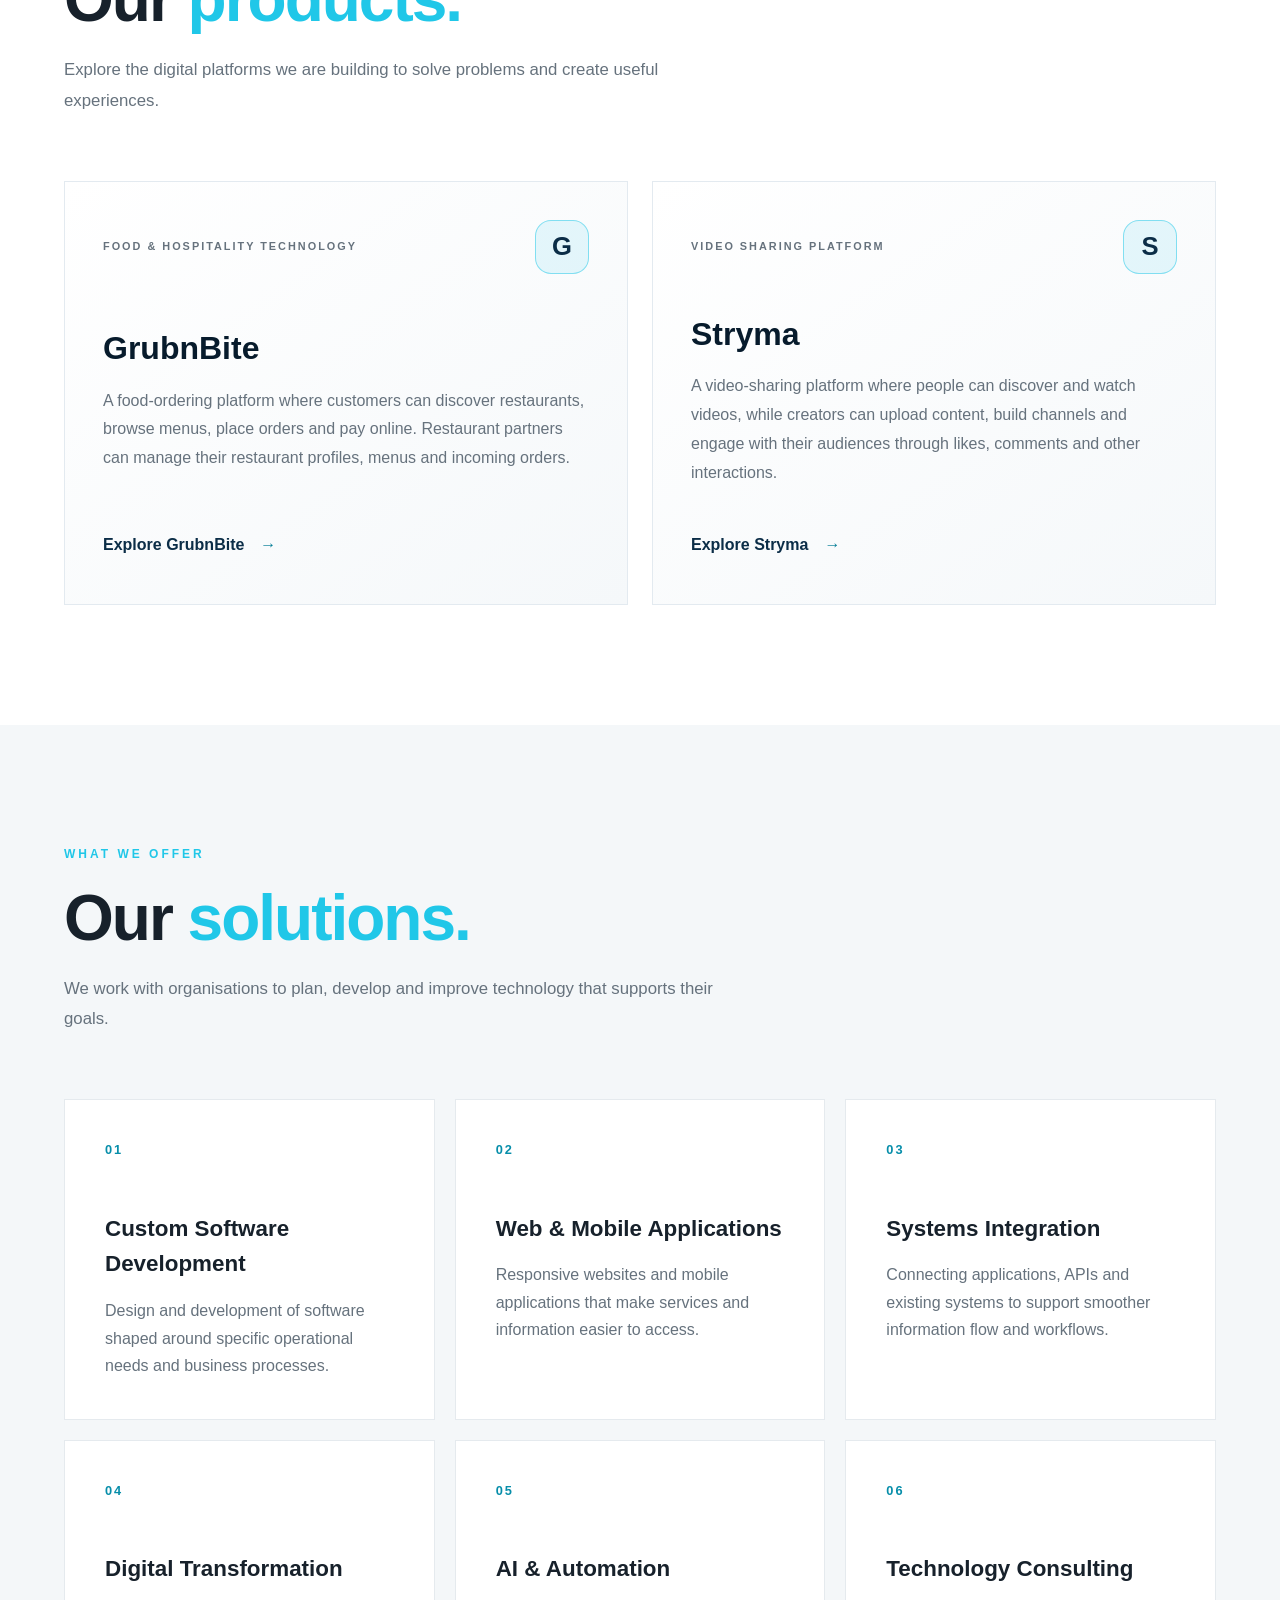
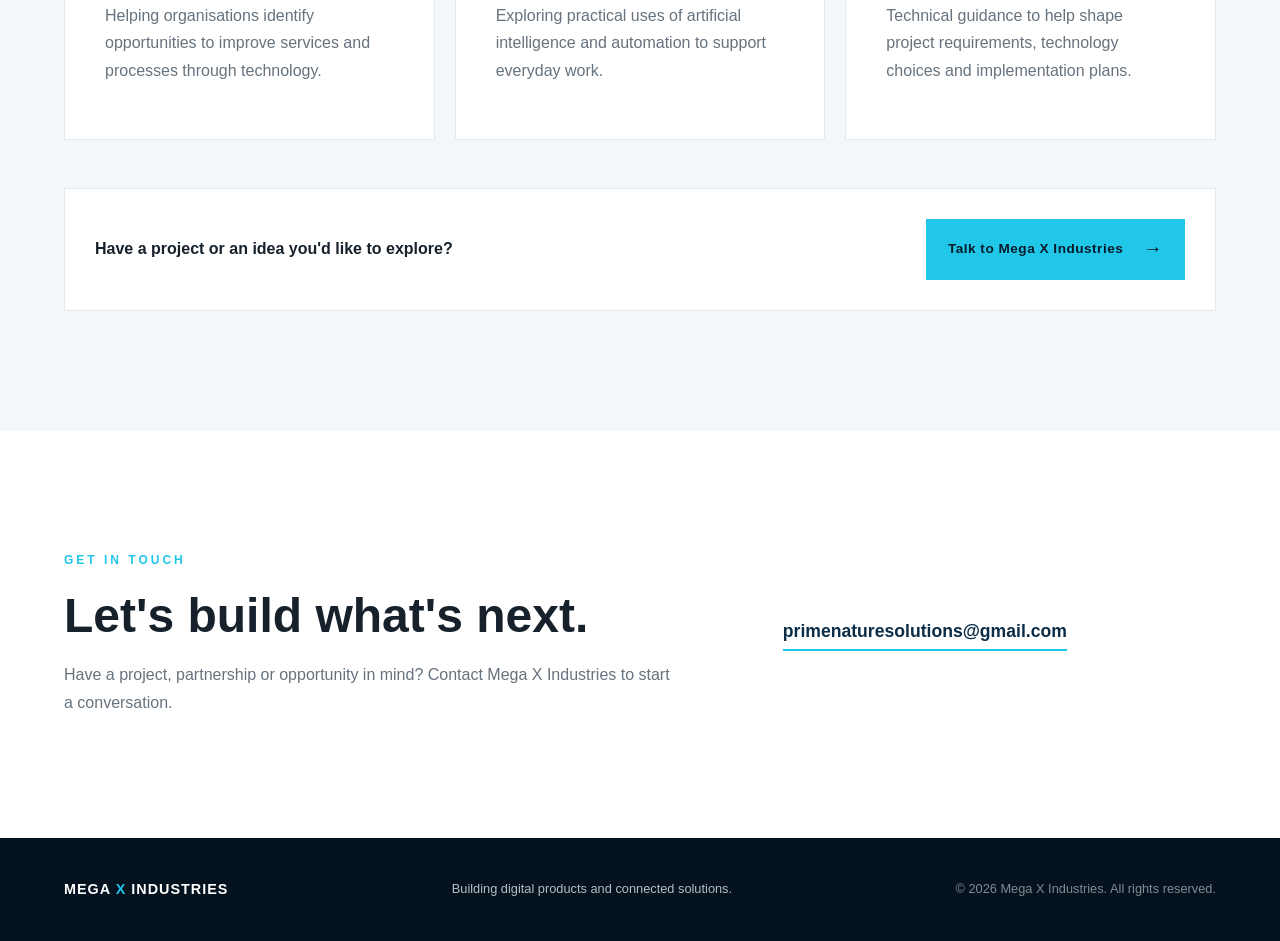
==== commit d6323fd2: "Correct GrubnBite and Stryma product descriptions" ====
--- a/index.html
+++ b/index.html
@@ -86,19 +86,19 @@
               </div>
               <div>
                 <h3>GrubnBite</h3>
-                <p>A food ordering and restaurant platform connecting customers with restaurants through a convenient digital experience.</p>
+                <p>A food-ordering platform where customers can discover restaurants, browse menus, place orders and pay online. Restaurant partners can manage their restaurant profiles, menus and incoming orders.</p>
               </div>
               <a class="product-link" href="https://grubnbite.com/" target="_blank" rel="noopener noreferrer">Explore GrubnBite <span aria-hidden="true">→</span></a>
             </article>
 
             <article class="product-card product-card-stryma">
               <div class="product-card-top">
-                <span class="product-category">AI &amp; PRODUCTIVITY</span>
+                <span class="product-category">VIDEO SHARING PLATFORM</span>
                 <span class="product-symbol" aria-hidden="true">S</span>
               </div>
               <div>
                 <h3>Stryma</h3>
-                <p>An AI-powered meeting assistance platform designed to help teams capture, organise and make better use of meeting information.</p>
+                <p>A video-sharing platform where people can discover and watch videos, while creators can upload content, build channels and engage with their audiences through likes, comments and other interactions.</p>
               </div>
               <a class="product-link" href="https://stryma-website.onrender.com/" target="_blank" rel="noopener noreferrer">Explore Stryma <span aria-hidden="true">→</span></a>
             </article>
@@ -177,4 +177,4 @@
     </footer>
     <script src="js/script.js"></script>
   </body>
-</html>
+</html>
--- a/css/style.css
+++ b/css/style.css
@@ -3,36 +3,20 @@
    Main Stylesheet
 ========================================= */
 
-
-/* =========================================
-   1. Global Variables
-========================================= */
-
 :root {
     --navy: #071B2C;
     --deep-blue: #0B2D47;
     --blue: #103A5C;
-
     --cyan: #20C7E8;
     --light-cyan: #8BE8F5;
-
     --white: #FFFFFF;
     --light-gray: #F4F7F9;
     --gray: #66727D;
-
     --dark-text: #17212B;
-
     --border-light: rgba(255, 255, 255, 0.12);
-
     --container-width: 1200px;
-
     --transition: 0.3s ease;
 }
-
-
-/* =========================================
-   2. Reset
-========================================= */
 
 * {
     margin: 0;
@@ -42,18 +26,13 @@
 
 html {
     scroll-behavior: smooth;
+    scroll-padding-top: 24px;
 }
 
 body {
-    font-family:
-        "Segoe UI",
-        Arial,
-        Helvetica,
-        sans-serif;
-
+    font-family: "Segoe UI", Arial, Helvetica, sans-serif;
     background-color: var(--white);
     color: var(--dark-text);
-
     line-height: 1.6;
 }
 
@@ -62,57 +41,60 @@
     color: inherit;
 }
 
+a:focus-visible,
+button:focus-visible {
+    outline: 3px solid var(--cyan);
+    outline-offset: 4px;
+}
+
 img {
     max-width: 100%;
     display: block;
 }
 
-
-/* =========================================
-   3. Reusable Container
-========================================= */
+.skip-link {
+    position: fixed;
+    top: 12px;
+    left: 12px;
+    z-index: 1000;
+    padding: 10px 16px;
+    transform: translateY(-160%);
+    background: var(--white);
+    color: var(--navy);
+    font-weight: 700;
+}
+
+.skip-link:focus {
+    transform: translateY(0);
+}
 
 .container {
-    width: min(
-        90%,
-        var(--container-width)
-    );
-
+    width: min(90%, var(--container-width));
     margin: 0 auto;
 }
 
-
-/* =========================================
-   4. Navigation
-========================================= */
-
+/* Navigation */
 .navbar {
     position: absolute;
-
     top: 0;
     left: 0;
-
     width: 100%;
-
     z-index: 100;
 }
 
 .navbar-content {
-    height: 90px;
-
+    min-height: 90px;
     display: flex;
     align-items: center;
     justify-content: space-between;
-}
-
-
-/* Logo */
+    gap: 24px;
+}
 
 .logo {
     display: flex;
     align-items: baseline;
     gap: 6px;
-
+    flex-shrink: 0;
     font-weight: 800;
     letter-spacing: 1px;
 }
@@ -133,40 +115,28 @@
     letter-spacing: 2px;
 }
 
-
-/* Navigation links */
-
 .navigation {
     display: flex;
     align-items: center;
-
     gap: 35px;
 }
 
 .navigation a {
     position: relative;
-
-    color: rgba(255, 255, 255, 0.8);
-
+    color: rgba(255, 255, 255, 0.88);
     font-size: 0.9rem;
     font-weight: 500;
-
     transition: var(--transition);
 }
 
 .navigation a::after {
     content: "";
-
     position: absolute;
-
     left: 0;
     bottom: -8px;
-
     width: 0;
     height: 2px;
-
     background-color: var(--cyan);
-
     transition: var(--transition);
 }
 
@@ -178,821 +148,12 @@
     width: 100%;
 }
 
-
-/* =========================================
-   5. Hero Section
-========================================= */
-
-.hero {
-    position: relative;
-
-    min-height: 100vh;
-
-    display: flex;
-    align-items: center;
-
-    overflow: hidden;
-
-    background:
-        linear-gradient(
-            135deg,
-            var(--navy) 0%,
-            var(--deep-blue) 55%,
-            var(--blue) 100%
-        );
-
-    color: var(--white);
-}
-
-
-/* Subtle background glow */
-
-.hero::before {
-    content: "";
-
-    position: absolute;
-
-    width: 600px;
-    height: 600px;
-
-    top: -250px;
-    right: -150px;
-
-    border-radius: 50%;
-
-    background:
-        radial-gradient(
-            circle,
-            rgba(32, 199, 232, 0.12),
-            transparent 70%
-        );
-
-    pointer-events: none;
-}
-
-
-/* Technology pattern */
-
-.hero-pattern {
-    position: absolute;
-
-    inset: 0;
-
-    opacity: 0.12;
-
-    background-image:
-        linear-gradient(
-            rgba(32, 199, 232, 0.3) 1px,
-            transparent 1px
-        ),
-        linear-gradient(
-            90deg,
-            rgba(32, 199, 232, 0.3) 1px,
-            transparent 1px
-        );
-
-    background-size: 70px 70px;
-
-    mask-image:
-        linear-gradient(
-            to right,
-            transparent,
-            black 55%,
-            transparent
-        );
-}
-
-
-/* Hero content */
-
-.hero-content {
-    position: relative;
-    z-index: 2;
-
-    display: grid;
-
-    grid-template-columns:
-        1.1fr
-        0.9fr;
-
-    gap: 80px;
-
-    align-items: center;
-
-    padding-top: 80px;
-}
-
-
-/* Hero text */
-
-.eyebrow {
-    color: var(--cyan);
-
-    font-size: 0.75rem;
-
-    font-weight: 700;
-
-    letter-spacing: 3px;
-
-    margin-bottom: 20px;
-}
-
-.hero h1 {
-    max-width: 700px;
-
-    font-size: clamp(
-        3.2rem,
-        7vw,
-        6.2rem
-    );
-
-    line-height: 0.98;
-
-    letter-spacing: -3px;
-
-    margin-bottom: 30px;
-}
-
-.hero h1 span {
-    display: block;
-
-    color: var(--cyan);
-}
-
-.hero-description {
-    max-width: 560px;
-
-    color: rgba(255, 255, 255, 0.75);
-
-    font-size: 1.05rem;
-
-    line-height: 1.8;
-
-    margin-bottom: 40px;
-}
-
-
-/* =========================================
-   6. Primary Button
-========================================= */
-
-.primary-button {
-    display: inline-flex;
-
-    align-items: center;
-    gap: 20px;
-
-    padding: 15px 22px;
-
-    background-color: var(--cyan);
-
-    color: var(--navy);
-
-    font-size: 0.85rem;
-
-    font-weight: 700;
-
-    letter-spacing: 0.5px;
-
-    transition: var(--transition);
-}
-
-.primary-button span {
-    font-size: 1.2rem;
-
-    transition: var(--transition);
-}
-
-.primary-button:hover {
-    background-color: var(--light-cyan);
-
-    transform: translateY(-3px);
-}
-
-.primary-button:hover span {
-    transform: translateX(5px);
-}
-
-
-/* =========================================
-   7. Hero Network Graphic
-========================================= */
-
-.hero-visual {
-    min-height: 500px;
-
-    display: flex;
-    align-items: center;
-    justify-content: center;
-}
-
-.network {
-    position: relative;
-
-    width: 400px;
-    height: 400px;
-}
-
-
-/* Network nodes */
-
-.network-node {
-    position: absolute;
-
-    width: 70px;
-    height: 70px;
-
-    display: flex;
-    align-items: center;
-    justify-content: center;
-
-    border: 1px solid
-        rgba(32, 199, 232, 0.5);
-
-    border-radius: 50%;
-
-    color: var(--cyan);
-
-    font-size: 0.8rem;
-
-    font-weight: 700;
-
-    background:
-        rgba(7, 27, 44, 0.75);
-
-    backdrop-filter: blur(8px);
-
-    box-shadow:
-        0 0 30px
-        rgba(32, 199, 232, 0.08);
-}
-
-
-/* Center node */
-
-.node-center {
-    top: 165px;
-    left: 165px;
-
-    width: 90px;
-    height: 90px;
-
-    border:
-        2px solid var(--cyan);
-
-    color: var(--white);
-
-    font-size: 1.1rem;
-
-    box-shadow:
-        0 0 40px
-        rgba(32, 199, 232, 0.2);
-}
-
-
-/* Outer nodes */
-
-.node-one {
-    top: 30px;
-    left: 165px;
-}
-
-.node-two {
-    bottom: 35px;
-    left: 40px;
-}
-
-.node-three {
-    bottom: 35px;
-    right: 40px;
-}
-
-
-/* Connecting lines */
-
-.network-line {
-    position: absolute;
-
-    height: 1px;
-
-    background:
-        linear-gradient(
-            90deg,
-            transparent,
-            var(--cyan),
-            transparent
-        );
-
-    opacity: 0.5;
-
-    transform-origin: center;
-}
-
-.line-one {
-    width: 135px;
-
-    top: 150px;
-    left: 132px;
-
-    transform:
-        rotate(90deg);
-}
-
-.line-two {
-    width: 150px;
-
-    top: 235px;
-    left: 90px;
-
-    transform:
-        rotate(30deg);
-}
-
-.line-three {
-    width: 150px;
-
-    top: 235px;
-    right: 90px;
-
-    transform:
-        rotate(-30deg);
-}
-
-
-/* =========================================
-   8. General Sections
-========================================= */
-
-.section {
-    padding: 120px 0;
-}
-
-.section-heading {
-    max-width: 750px;
-
-    margin-bottom: 65px;
-}
-
-.section-heading h2 {
-    font-size: clamp(
-        2.4rem,
-        5vw,
-        4rem
-    );
-
-    line-height: 1.05;
-
-    letter-spacing: -2px;
-}
-
-.section-heading h2 span {
-    color: var(--cyan);
-}
-
-
-/* =========================================
-   9. About
-========================================= */
-
-.about {
-    background-color: var(--white);
-}
-
-.about-content {
-    display: grid;
-
-    grid-template-columns:
-        1fr
-        1fr;
-
-    gap: 70px;
-
-    max-width: 950px;
-
-    margin-left: auto;
-}
-
-.about-content p {
-    color: var(--gray);
-
-    font-size: 1.05rem;
-
-    line-height: 1.9;
-}
-
-
-/* =========================================
-   10. Services
-========================================= */
-
-.services {
-    background-color: var(--light-gray);
-}
-
-.service-grid {
-    display: grid;
-
-    grid-template-columns:
-        repeat(3, 1fr);
-
-    gap: 20px;
-}
-
-.service-card {
-    position: relative;
-
-    padding: 40px;
-
-    min-height: 300px;
-
-    background-color: var(--white);
-
-    border:
-        1px solid
-        #e5eaee;
-
-    transition: var(--transition);
-}
-
-.service-card:hover {
-    transform: translateY(-8px);
-
-    border-color: var(--cyan);
-
-    box-shadow:
-        0 20px 50px
-        rgba(7, 27, 44, 0.08);
-}
-
-.service-number {
-    color: var(--cyan);
-
-    font-size: 0.8rem;
-
-    font-weight: 700;
-
-    letter-spacing: 2px;
-
-    margin-bottom: 50px;
-}
-
-.service-card h3 {
-    font-size: 1.4rem;
-
-    margin-bottom: 15px;
-}
-
-.service-card p {
-    color: var(--gray);
-
-    line-height: 1.7;
-}
-
-
-/* =========================================
-   11. Solutions
-========================================= */
-
-.solutions {
-    background-color: var(--navy);
-
-    color: var(--white);
-}
-
-.solution-card {
-    position: relative;
-
-    min-height: 350px;
-
-    display: flex;
-
-    align-items: center;
-
-    justify-content: space-between;
-
-    gap: 50px;
-
-    padding: 60px;
-
-    overflow: hidden;
-
-    background:
-        linear-gradient(
-            135deg,
-            var(--deep-blue),
-            var(--blue)
-        );
-
-    border:
-        1px solid
-        rgba(32, 199, 232, 0.2);
-}
-
-.solution-content {
-    max-width: 650px;
-}
-
-.solution-label {
-    color: var(--cyan);
-
-    font-size: 0.7rem;
-
-    font-weight: 700;
-
-    letter-spacing: 3px;
-
-    margin-bottom: 15px;
-}
-
-.solution-card h3 {
-    font-size: 3rem;
-
-    margin-bottom: 20px;
-}
-
-.solution-card p {
-    color: rgba(255, 255, 255, 0.7);
-
-    max-width: 600px;
-
-    line-height: 1.8;
-}
-
-.coming-label {
-    display: inline-block;
-
-    margin-top: 30px;
-
-    padding: 8px 12px;
-
-    border:
-        1px solid
-        rgba(32, 199, 232, 0.35);
-
-    color: var(--cyan);
-
-    font-size: 0.65rem;
-
-    font-weight: 700;
-
-    letter-spacing: 2px;
-}
-
-
-/* Solution mark */
-
-.solution-mark {
-    width: 180px;
-    height: 180px;
-
-    flex-shrink: 0;
-
-    display: flex;
-    align-items: center;
-    justify-content: center;
-
-    border:
-        1px solid
-        rgba(32, 199, 232, 0.4);
-
-    border-radius: 50%;
-
-    color: var(--cyan);
-
-    font-size: 2rem;
-
-    font-weight: 800;
-
-    box-shadow:
-        0 0 70px
-        rgba(32, 199, 232, 0.08);
-}
-
-
-/* =========================================
-   12. Contact
-========================================= */
-
-.contact {
-    background-color: var(--white);
-}
-
-.contact-content {
-    display: grid;
-
-    grid-template-columns:
-        1fr
-        0.7fr;
-
-    gap: 100px;
-
-    align-items: center;
-}
-
-.contact-details p {
-    color: var(--gray);
-
-    margin-bottom: 20px;
-
-    line-height: 1.8;
-}
-
-.contact-details a {
-    color: var(--deep-blue);
-
-    font-size: 1.1rem;
-
-    font-weight: 700;
-
-    border-bottom:
-        2px solid
-        var(--cyan);
-
-    padding-bottom: 4px;
-
-    transition: var(--transition);
-}
-
-.contact-details a:hover {
-    color: var(--cyan);
-}
-
-
-/* =========================================
-   13. Footer
-========================================= */
-
-.footer {
-    padding: 40px 0;
-
-    background-color: #04121F;
-
-    color: rgba(255, 255, 255, 0.6);
-}
-
-.footer-content {
-    display: flex;
-
-    align-items: center;
-
-    justify-content: space-between;
-
-    gap: 30px;
-}
-
-.footer-logo {
-    color: var(--white);
-
-    font-size: 0.9rem;
-
-    font-weight: 800;
-
-    letter-spacing: 1px;
-}
-
-.footer-logo span {
-    color: var(--cyan);
-}
-
-.footer-content p {
-    font-size: 0.8rem;
-}
-
-.copyright {
-    opacity: 0.5;
-}
-
-
-/* =========================================
-   14. Responsive Design
-========================================= */
-
-@media (max-width: 900px) {
-
-    .hero-content {
-        grid-template-columns: 1fr;
-
-        gap: 20px;
-
-        padding-top: 130px;
-    }
-
-    .hero-visual {
-        min-height: 350px;
-    }
-
-    .network {
-        transform: scale(0.8);
-    }
-
-    .about-content {
-        grid-template-columns: 1fr;
-
-        gap: 30px;
-
-        margin-left: 0;
-    }
-
-    .service-grid {
-        grid-template-columns: 1fr;
-    }
-
-    .contact-content {
-        grid-template-columns: 1fr;
-
-        gap: 40px;
-    }
-
-    .solution-card {
-        flex-direction: column;
-
-        align-items: flex-start;
-    }
-
-    .solution-mark {
-        width: 120px;
-        height: 120px;
-    }
-}
-
-
-@media (max-width: 600px) {
-
-    .navbar-content {
-        height: 75px;
-    }
-
-    .navigation {
-        gap: 15px;
-    }
-
-    .navigation a {
-        font-size: 0.75rem;
-    }
-
-    .logo-industries {
-        display: none;
-    }
-
-    .hero h1 {
-        font-size: 3.2rem;
-
-        letter-spacing: -2px;
-    }
-
-    .hero-description {
-        font-size: 0.95rem;
-    }
-
-    .section {
-        padding: 80px 0;
-    }
-
-    .section-heading {
-        margin-bottom: 45px;
-    }
-
-    .section-heading h2 {
-        font-size: 2.5rem;
-    }
-
-    .service-card {
-        min-height: auto;
-
-        padding: 30px;
-    }
-
-    .solution-card {
-        padding: 35px 25px;
-    }
-
-    .solution-card h3 {
-        font-size: 2.4rem;
-    }
-
-    .footer-content {
-        flex-direction: column;
-
-        align-items: flex-start;
-    }
-
-    .hero-visual {
-        min-height: 300px;
-    }
-
-    .network {
-        transform: scale(0.65);
-    }
-}
-
-/* =========================================
-   15. Mobile Navigation and Scroll Reveal
-========================================= */
-
 .mobile-menu-button {
     display: none;
     align-items: center;
     justify-content: center;
+    min-width: 44px;
+    min-height: 44px;
     padding: 8px 12px;
     border: 1px solid var(--border-light);
     border-radius: 4px;
@@ -1003,20 +164,388 @@
     cursor: pointer;
 }
 
-.section-hidden {
-    opacity: 0;
-    transform: translateY(24px);
-    transition: opacity 0.6s ease, transform 0.6s ease;
-}
-
-.section-visible {
-    opacity: 1;
-    transform: translateY(0);
+/* Hero */
+.hero {
+    position: relative;
+    min-height: 100vh;
+    display: flex;
+    align-items: center;
+    overflow: hidden;
+    background: linear-gradient(135deg, var(--navy) 0%, var(--deep-blue) 55%, var(--blue) 100%);
+    color: var(--white);
+}
+
+.hero::before {
+    content: "";
+    position: absolute;
+    width: 600px;
+    height: 600px;
+    top: -250px;
+    right: -150px;
+    border-radius: 50%;
+    background: radial-gradient(circle, rgba(32, 199, 232, 0.12), transparent 70%);
+    pointer-events: none;
+}
+
+.hero-pattern {
+    position: absolute;
+    inset: 0;
+    opacity: 0.12;
+    background-image:
+        linear-gradient(rgba(32, 199, 232, 0.3) 1px, transparent 1px),
+        linear-gradient(90deg, rgba(32, 199, 232, 0.3) 1px, transparent 1px);
+    background-size: 70px 70px;
+    mask-image: linear-gradient(to right, transparent, black 55%, transparent);
+    pointer-events: none;
+}
+
+.hero-content {
+    position: relative;
+    z-index: 2;
+    display: grid;
+    grid-template-columns: 1.1fr 0.9fr;
+    gap: 80px;
+    align-items: center;
+    padding-top: 90px;
+}
+
+.eyebrow {
+    color: var(--cyan);
+    font-size: 0.75rem;
+    font-weight: 700;
+    letter-spacing: 3px;
+    margin-bottom: 20px;
+}
+
+.hero h1 {
+    max-width: 700px;
+    font-size: clamp(3.2rem, 7vw, 6.2rem);
+    line-height: 0.98;
+    letter-spacing: -3px;
+    margin-bottom: 30px;
+}
+
+.hero h1 span {
+    display: block;
+    color: var(--cyan);
+}
+
+.hero-description {
+    max-width: 560px;
+    color: rgba(255, 255, 255, 0.78);
+    font-size: 1.05rem;
+    line-height: 1.8;
+    margin-bottom: 40px;
+}
+
+.primary-button {
+    display: inline-flex;
+    align-items: center;
+    gap: 20px;
+    min-height: 48px;
+    padding: 15px 22px;
+    background-color: var(--cyan);
+    color: var(--navy);
+    font-size: 0.85rem;
+    font-weight: 700;
+    letter-spacing: 0.5px;
+    transition: var(--transition);
+}
+
+.primary-button span {
+    font-size: 1.2rem;
+    transition: var(--transition);
+}
+
+.primary-button:hover {
+    background-color: var(--light-cyan);
+    transform: translateY(-3px);
+}
+
+.primary-button:hover span {
+    transform: translateX(5px);
+}
+
+/* Hero network graphic */
+.hero-visual {
+    min-height: 500px;
+    display: flex;
+    align-items: center;
+    justify-content: center;
+}
+
+.network {
+    position: relative;
+    width: 400px;
+    height: 400px;
+}
+
+.network-node {
+    position: absolute;
+    width: 70px;
+    height: 70px;
+    display: flex;
+    align-items: center;
+    justify-content: center;
+    border: 1px solid rgba(32, 199, 232, 0.5);
+    border-radius: 50%;
+    color: var(--cyan);
+    font-size: 0.8rem;
+    font-weight: 700;
+    background: rgba(7, 27, 44, 0.75);
+    backdrop-filter: blur(8px);
+    box-shadow: 0 0 30px rgba(32, 199, 232, 0.08);
+}
+
+.node-center {
+    top: 165px;
+    left: 165px;
+    width: 90px;
+    height: 90px;
+    border: 2px solid var(--cyan);
+    color: var(--white);
+    font-size: 1.1rem;
+    box-shadow: 0 0 40px rgba(32, 199, 232, 0.2);
+}
+
+.node-one {
+    top: 30px;
+    left: 165px;
+}
+
+.node-two {
+    bottom: 35px;
+    left: 40px;
+}
+
+.node-three {
+    bottom: 35px;
+    right: 40px;
+}
+
+.network-line {
+    position: absolute;
+    height: 1px;
+    background: linear-gradient(90deg, transparent, var(--cyan), transparent);
+    opacity: 0.5;
+    transform-origin: center;
+}
+
+.line-one {
+    width: 135px;
+    top: 150px;
+    left: 132px;
+    transform: rotate(90deg);
+}
+
+.line-two {
+    width: 150px;
+    top: 235px;
+    left: 90px;
+    transform: rotate(30deg);
+}
+
+.line-three {
+    width: 150px;
+    top: 235px;
+    right: 90px;
+    transform: rotate(-30deg);
+}
+
+/* Shared sections */
+.section {
+    padding: 120px 0;
+}
+
+.section-heading {
+    max-width: 750px;
+    margin-bottom: 65px;
+}
+
+.section-heading h2 {
+    font-size: clamp(2.4rem, 5vw, 4rem);
+    line-height: 1.05;
+    letter-spacing: -2px;
+}
+
+.section-heading h2 span {
+    color: var(--cyan);
+}
+
+/* About */
+.about {
+    background-color: var(--white);
+}
+
+.about-content {
+    display: grid;
+    grid-template-columns: 1fr 1fr;
+    gap: 70px;
+    max-width: 950px;
+    margin-left: auto;
+}
+
+.about-content p {
+    color: var(--gray);
+    font-size: 1.05rem;
+    line-height: 1.9;
+}
+
+/* Services */
+.services {
+    background-color: var(--light-gray);
+}
+
+.service-grid {
+    display: grid;
+    grid-template-columns: repeat(3, minmax(0, 1fr));
+    gap: 20px;
+}
+
+.service-card {
+    position: relative;
+    padding: 40px;
+    min-height: 300px;
+    background-color: var(--white);
+    border: 1px solid #e5eaee;
+    transition: var(--transition);
+}
+
+.service-card:hover {
+    transform: translateY(-8px);
+    border-color: var(--cyan);
+    box-shadow: 0 20px 50px rgba(7, 27, 44, 0.08);
+}
+
+.service-number {
+    color: #078eaa;
+    font-size: 0.8rem;
+    font-weight: 700;
+    letter-spacing: 2px;
+    margin-bottom: 50px;
+}
+
+.service-card h3 {
+    font-size: 1.4rem;
+    margin-bottom: 15px;
+}
+
+.service-card p {
+    color: var(--gray);
+    line-height: 1.7;
+}
+
+/* Contact */
+.contact {
+    background-color: var(--white);
+}
+
+.contact-content {
+    display: grid;
+    grid-template-columns: 1fr 0.7fr;
+    gap: 100px;
+    align-items: center;
+}
+
+.contact-content h2 {
+    margin-bottom: 18px;
+    font-size: clamp(2rem, 4vw, 3rem);
+    line-height: 1.1;
+}
+
+.contact-content > div:first-child > p:last-child {
+    max-width: 620px;
+    color: var(--gray);
+    line-height: 1.8;
+}
+
+.contact-details a {
+    display: inline-block;
+    overflow-wrap: anywhere;
+    color: var(--deep-blue);
+    font-size: 1.1rem;
+    font-weight: 700;
+    border-bottom: 2px solid var(--cyan);
+    padding-bottom: 4px;
+    transition: var(--transition);
+}
+
+.contact-details a:hover {
+    color: #087f98;
+}
+
+/* Footer */
+.footer {
+    padding: 40px 0;
+    background-color: #04121F;
+    color: rgba(255, 255, 255, 0.72);
+}
+
+.footer-content {
+    display: flex;
+    align-items: center;
+    justify-content: space-between;
+    gap: 30px;
+}
+
+.footer-logo {
+    color: var(--white);
+    font-size: 0.9rem;
+    font-weight: 800;
+    letter-spacing: 1px;
+}
+
+.footer-logo span {
+    color: var(--cyan);
+}
+
+.footer-content p {
+    font-size: 0.8rem;
+}
+
+.copyright {
+    opacity: 0.7;
+}
+
+/* Responsive layout */
+@media (max-width: 900px) {
+    .hero-content {
+        grid-template-columns: 1fr;
+        gap: 20px;
+        padding-top: 130px;
+    }
+
+    .hero-visual {
+        min-height: 350px;
+    }
+
+    .network {
+        transform: scale(0.8);
+    }
+
+    .about-content {
+        grid-template-columns: 1fr;
+        gap: 30px;
+        margin-left: 0;
+    }
+
+    .service-grid {
+        grid-template-columns: repeat(2, minmax(0, 1fr));
+    }
+
+    .contact-content {
+        grid-template-columns: 1fr;
+        gap: 40px;
+    }
 }
 
 @media (max-width: 600px) {
     .navbar-content {
-        position: relative;
+        min-height: 75px;
+    }
+
+    .logo-industries {
+        display: none;
     }
 
     .mobile-menu-button {
@@ -1024,6 +553,12 @@
     }
 
     .navigation {
+        flex-wrap: wrap;
+        justify-content: flex-end;
+        gap: 12px 18px;
+    }
+
+    .navbar.mobile-menu-ready .navigation {
         position: absolute;
         top: 100%;
         right: 0;
@@ -1031,19 +566,24 @@
         flex-direction: column;
         align-items: stretch;
         gap: 0;
-        width: min(240px, 90vw);
+        width: min(260px, 90vw);
         padding: 8px 0;
         border: 1px solid var(--border-light);
         background: var(--navy);
         box-shadow: 0 12px 28px rgba(0, 0, 0, 0.25);
     }
 
-    .navigation.navigation-open {
+    .navbar.mobile-menu-ready .navigation.navigation-open {
         display: flex;
     }
 
     .navigation a {
         display: block;
+        padding: 10px 0;
+        font-size: 0.8rem;
+    }
+
+    .navbar.mobile-menu-ready .navigation a {
         padding: 12px 18px;
         font-size: 0.9rem;
     }
@@ -1051,16 +591,80 @@
     .navigation a::after {
         display: none;
     }
+
+    .hero h1 {
+        font-size: 3.2rem;
+        letter-spacing: -2px;
+    }
+
+    .hero-description {
+        font-size: 0.95rem;
+    }
+
+    .section {
+        padding: 80px 0;
+    }
+
+    .section-heading {
+        margin-bottom: 45px;
+    }
+
+    .section-heading h2 {
+        font-size: 2.5rem;
+    }
+
+    .service-grid {
+        grid-template-columns: 1fr;
+    }
+
+    .service-card {
+        min-height: auto;
+        padding: 30px;
+    }
+
+    .footer-content {
+        flex-direction: column;
+        align-items: flex-start;
+    }
+
+    .hero-visual {
+        min-height: 300px;
+    }
+
+    .network {
+        transform: scale(0.65);
+    }
+}
+
+@media (prefers-reduced-motion: reduce) {
+    *,
+    *::before,
+    *::after {
+        scroll-behavior: auto !important;
+        transition-duration: 0.01ms !important;
+        animation-duration: 0.01ms !important;
+        animation-iteration-count: 1 !important;
+    }
+}
+
+
+/* Scroll reveal enhancement (content remains visible without JavaScript support). */
+.section-hidden {
+    opacity: 0;
+    transform: translateY(24px);
+    transition: opacity 0.6s ease, transform 0.6s ease;
+}
+
+.section-visible {
+    opacity: 1;
+    transform: translateY(0);
 }
 
 @media (prefers-reduced-motion: reduce) {
     .section-hidden,
     .section-visible {
+        opacity: 1;
         transform: none;
         transition: none;
     }
-
-    html {
-        scroll-behavior: auto;
-    }
-}
+}
--- a/css/products.css
+++ b/css/products.css
@@ -1,37 +1,137 @@
-/* Product showcases and product detail pages */
-.section-intro { max-width:680px; margin-top:22px; color:var(--gray); font-size:1.05rem; line-height:1.8; }
-.products { background:var(--white); }
-.product-grid { display:grid; grid-template-columns:repeat(2,minmax(0,1fr)); gap:24px; }
-.product-card { min-height:350px; display:flex; flex-direction:column; justify-content:space-between; gap:35px; padding:38px; border:1px solid #e3eaf0; background:linear-gradient(145deg,#fff,#f5f8fa); transition:var(--transition); }
-.product-card:hover { transform:translateY(-7px); border-color:var(--cyan); box-shadow:0 20px 50px rgba(7,27,44,.08); }
-.product-card-top { display:flex; align-items:center; justify-content:space-between; gap:16px; }
-.product-category,.detail-eyebrow { color:var(--gray); font-size:.68rem; font-weight:700; letter-spacing:2px; }
-.product-symbol { width:54px; height:54px; display:grid; place-items:center; border:1px solid rgba(32,199,232,.5); border-radius:16px; color:var(--deep-blue); background:rgba(32,199,232,.1); font-size:1.6rem; font-weight:800; }
-.product-card h3 { margin-bottom:12px; color:var(--navy); font-size:2rem; }
-.product-card p { max-width:520px; color:var(--gray); line-height:1.8; }
-.product-link { display:inline-flex; align-items:center; gap:16px; width:fit-content; color:var(--deep-blue); font-weight:700; }
-.product-link span { color:#079fbe; transition:var(--transition); }
-.product-link:hover span { transform:translateX(5px); }
-.solutions-cta { display:flex; align-items:center; justify-content:space-between; gap:24px; margin-top:48px; padding:30px; background:var(--white); border:1px solid #e5eaee; }
-.solutions-cta p { color:var(--dark-text); font-weight:600; }
-.product-hero { padding:170px 0 100px; color:var(--white); background:linear-gradient(135deg,var(--navy),var(--deep-blue) 65%,var(--blue)); }
-.product-hero-content { display:grid; grid-template-columns:minmax(0,1.2fr) minmax(220px,.8fr); align-items:center; gap:60px; }
-.product-hero h1 { margin:18px 0 24px; font-size:clamp(3rem,7vw,5.4rem); line-height:1; letter-spacing:-3px; }
-.product-hero h1 span { color:var(--cyan); }
-.product-hero-description { max-width:650px; color:rgba(255,255,255,.76); font-size:1.1rem; line-height:1.85; }
-.product-hero-actions { display:flex; flex-wrap:wrap; align-items:center; gap:22px; margin-top:34px; }
-.secondary-link { color:var(--white); font-weight:600; border-bottom:1px solid var(--cyan); padding-bottom:5px; }
-.product-orbit { width:min(260px,70vw); aspect-ratio:1; display:grid; place-items:center; justify-self:center; border:1px solid rgba(32,199,232,.5); border-radius:50%; box-shadow:0 0 80px rgba(32,199,232,.12),inset 0 0 50px rgba(32,199,232,.08); }
-.product-orbit span { color:var(--cyan); font-size:5rem; font-weight:800; }
-.detail-grid { display:grid; grid-template-columns:repeat(3,minmax(0,1fr)); gap:22px; }
-.detail-card { padding:30px; border:1px solid #e5eaee; background:var(--white); }
-.detail-card h3 { margin:14px 0 10px; font-size:1.2rem; }
-.detail-card p { color:var(--gray); line-height:1.75; }
-.detail-number { color:#079fbe; font-size:.75rem; font-weight:800; letter-spacing:2px; }
-.product-note { margin-top:34px; padding:22px 26px; border-left:3px solid var(--cyan); background:var(--light-gray); color:var(--gray); line-height:1.75; }
-.product-contact { padding:65px 0; color:var(--white); background:var(--navy); }
-.product-contact-inner { display:flex; align-items:center; justify-content:space-between; gap:28px; }
-.product-contact h2 { margin-bottom:8px; font-size:clamp(1.8rem,4vw,2.6rem); }
-.product-contact p { color:rgba(255,255,255,.7); }
-@media(max-width:900px) { .detail-grid{grid-template-columns:1fr 1fr}.product-hero-content{grid-template-columns:1fr}.product-orbit{display:none} }
-@media(max-width:600px) { .product-grid,.detail-grid{grid-template-columns:1fr}.product-card{min-height:320px;padding:28px}.solutions-cta,.product-contact-inner{align-items:flex-start;flex-direction:column}.product-hero{padding:135px 0 75px}.product-hero h1{letter-spacing:-2px} }
+/* Product cards and the Our Products section */
+.section-intro {
+    max-width: 680px;
+    margin-top: 22px;
+    color: var(--gray);
+    font-size: 1.05rem;
+    line-height: 1.8;
+}
+
+.products {
+    background: var(--white);
+}
+
+.product-grid {
+    display: grid;
+    grid-template-columns: repeat(2, minmax(0, 1fr));
+    gap: 24px;
+}
+
+.product-card {
+    min-height: 350px;
+    display: flex;
+    flex-direction: column;
+    justify-content: space-between;
+    gap: 35px;
+    padding: 38px;
+    border: 1px solid #e3eaf0;
+    background: linear-gradient(145deg, #fff, #f5f8fa);
+    transition: var(--transition);
+}
+
+.product-card:hover {
+    transform: translateY(-7px);
+    border-color: var(--cyan);
+    box-shadow: 0 20px 50px rgba(7, 27, 44, 0.08);
+}
+
+.product-card-top {
+    display: flex;
+    align-items: center;
+    justify-content: space-between;
+    gap: 16px;
+}
+
+.product-category {
+    color: var(--gray);
+    font-size: 0.68rem;
+    font-weight: 700;
+    letter-spacing: 2px;
+}
+
+.product-symbol {
+    width: 54px;
+    height: 54px;
+    display: grid;
+    place-items: center;
+    flex-shrink: 0;
+    border: 1px solid rgba(32, 199, 232, 0.5);
+    border-radius: 16px;
+    color: var(--deep-blue);
+    background: rgba(32, 199, 232, 0.1);
+    font-size: 1.6rem;
+    font-weight: 800;
+}
+
+.product-card h3 {
+    margin-bottom: 12px;
+    color: var(--navy);
+    font-size: 2rem;
+}
+
+.product-card p {
+    max-width: 520px;
+    color: var(--gray);
+    line-height: 1.8;
+}
+
+.product-link {
+    display: inline-flex;
+    align-items: center;
+    gap: 16px;
+    width: fit-content;
+    min-height: 44px;
+    color: var(--deep-blue);
+    font-weight: 700;
+}
+
+.product-link span {
+    color: #087f98;
+    transition: var(--transition);
+}
+
+.product-link:hover span {
+    transform: translateX(5px);
+}
+
+.solutions-cta {
+    display: flex;
+    align-items: center;
+    justify-content: space-between;
+    gap: 24px;
+    margin-top: 48px;
+    padding: 30px;
+    background: var(--white);
+    border: 1px solid #e5eaee;
+}
+
+.solutions-cta p {
+    color: var(--dark-text);
+    font-weight: 600;
+}
+
+@media (max-width: 900px) {
+    .product-grid {
+        gap: 18px;
+    }
+
+    .product-card {
+        padding: 30px;
+    }
+}
+
+@media (max-width: 600px) {
+    .product-grid {
+        grid-template-columns: 1fr;
+    }
+
+    .product-card {
+        min-height: 320px;
+        padding: 28px;
+    }
+
+    .solutions-cta {
+        align-items: flex-start;
+        flex-direction: column;
+    }
+}
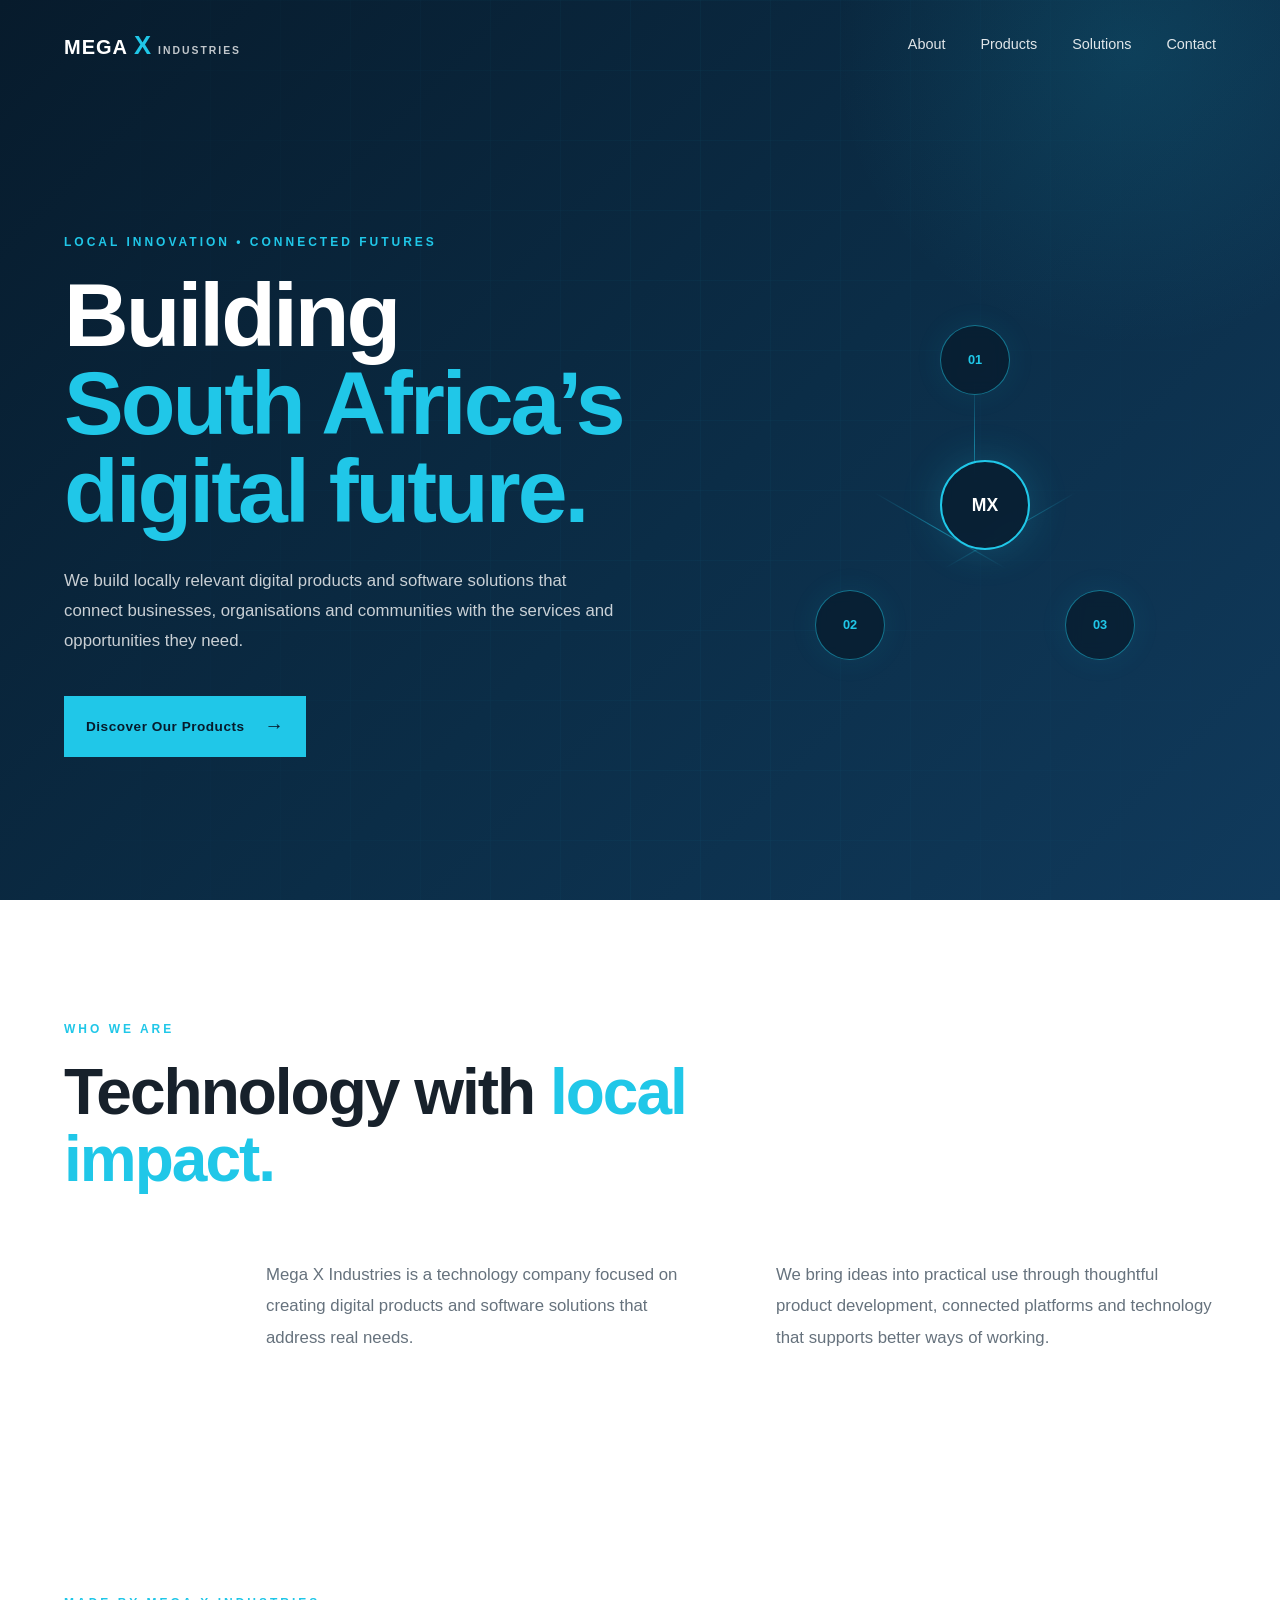
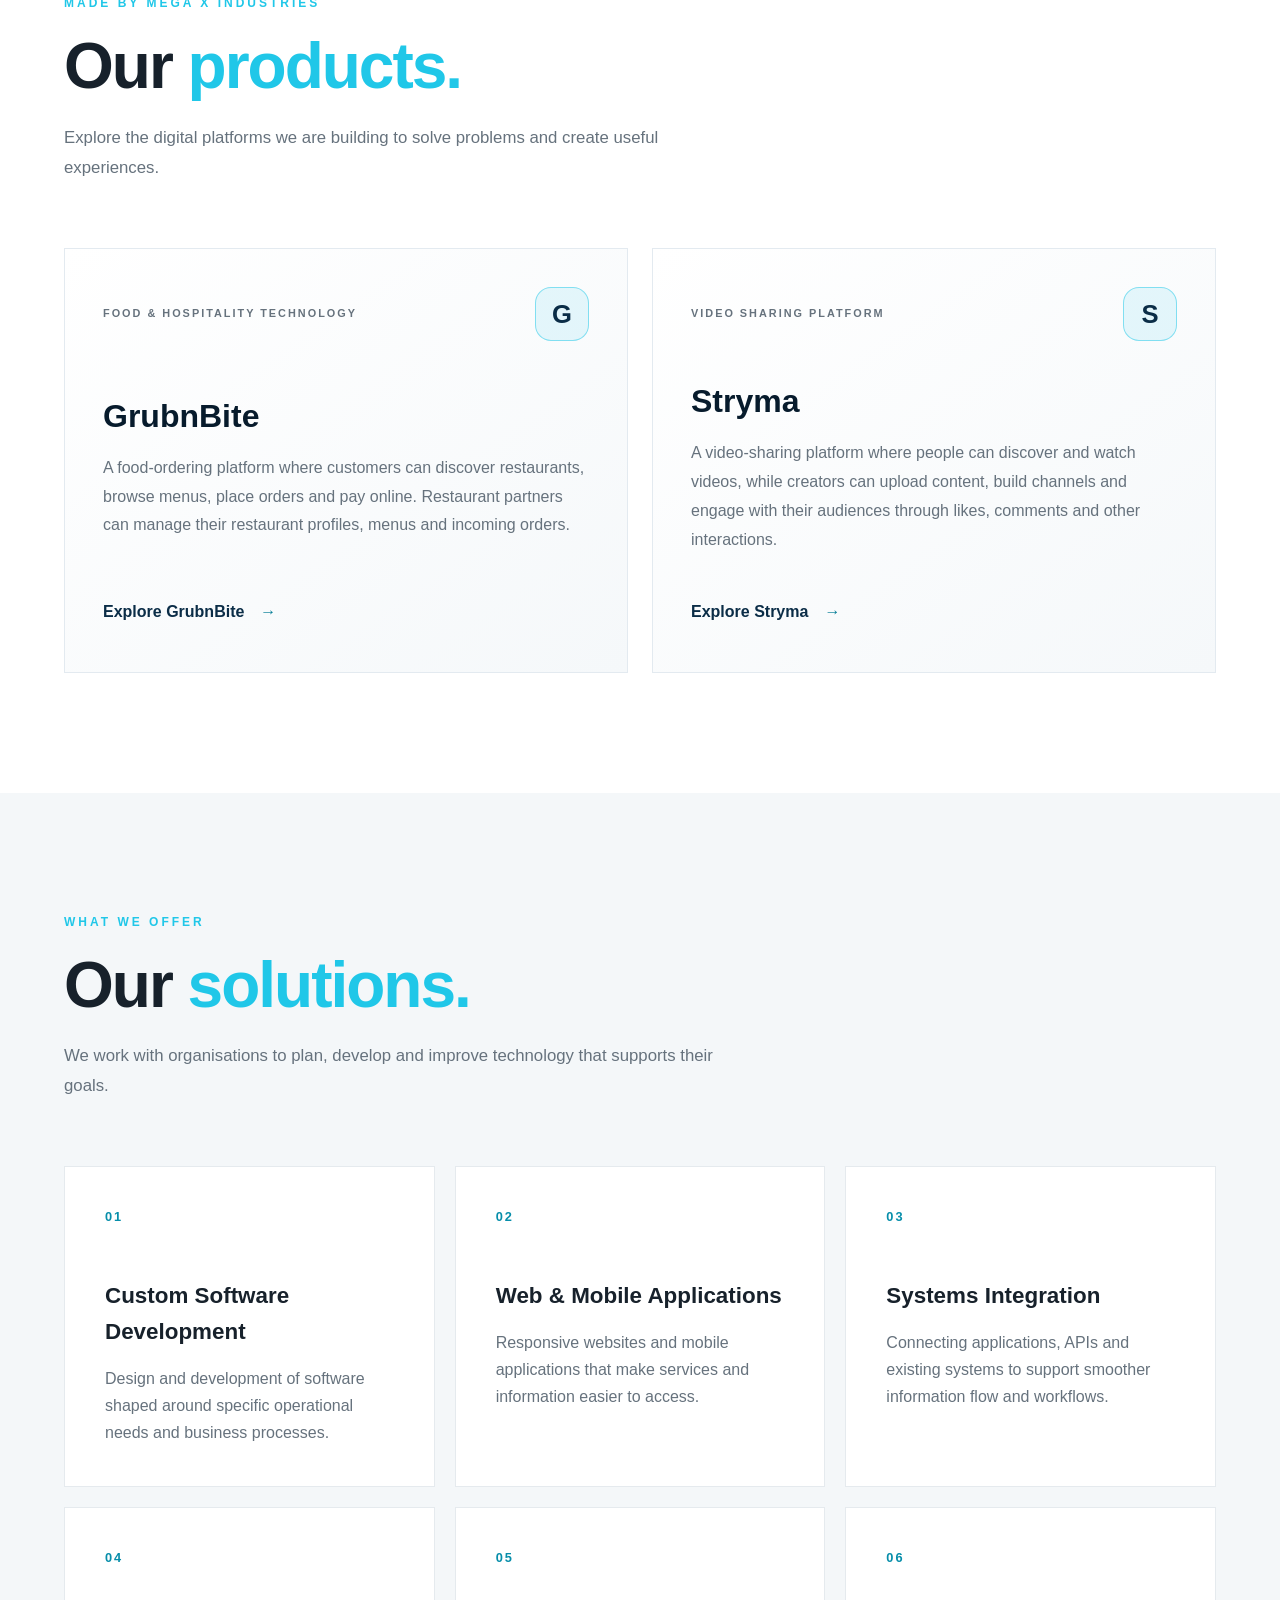
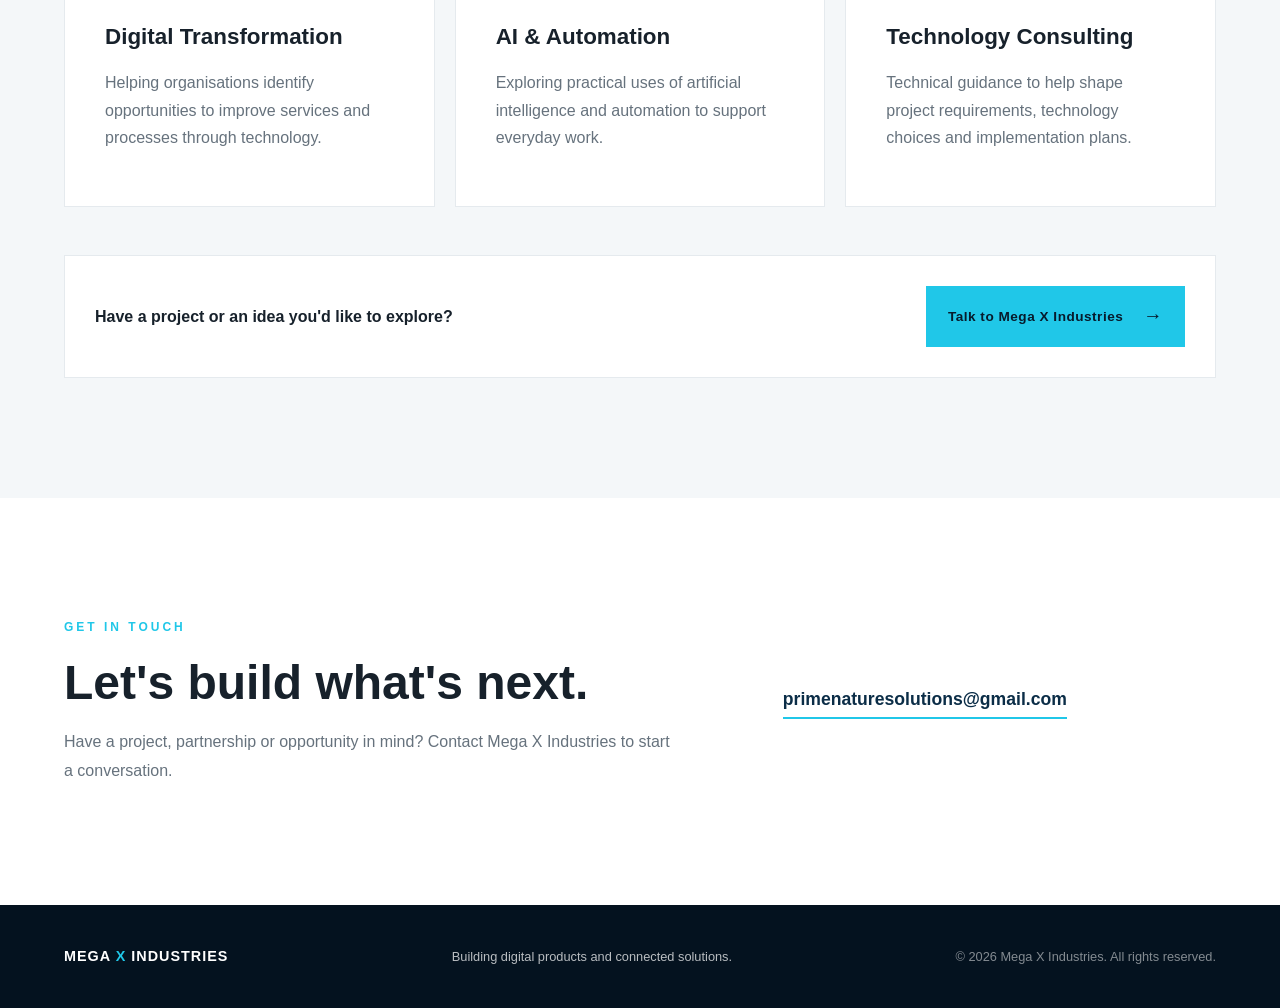
==== commit a3c8e1ce: "Align homepage messaging with local digital future" ====
--- a/index.html
+++ b/index.html
@@ -4,7 +4,7 @@
     <meta charset="UTF-8" />
     <meta name="viewport" content="width=device-width, initial-scale=1.0" />
     <meta name="description" content="Mega X Industries builds digital products and software solutions for businesses, organisations and people." />
-    <meta name="theme-color" content="#071B2C" />
+    <meta name="theme-color" content="#171F2B" />
     <title>Mega X Industries | Digital Products &amp; Software Solutions</title>
     <link rel="stylesheet" href="css/style.css" />
     <link rel="stylesheet" href="css/products.css" />
@@ -34,12 +34,12 @@
         <div class="hero-pattern" aria-hidden="true"></div>
         <div class="container hero-content">
           <div class="hero-text">
-            <p class="eyebrow">DIGITAL PRODUCTS • SOFTWARE SOLUTIONS</p>
-            <h1>Building the <span>digital future.</span></h1>
+            <p class="eyebrow">LOCAL INNOVATION • CONNECTED FUTURES</p>
+            <h1>Building <span>South Africa’s digital future.</span></h1>
             <p class="hero-description">
-              Mega X Industries develops digital products and practical technology
-              solutions that help businesses, organisations and people work,
-              connect and grow.
+              We build locally relevant digital products and software solutions that
+              connect businesses, organisations and communities with the services
+              and opportunities they need.
             </p>
             <a href="#products" class="primary-button">Discover Our Products <span aria-hidden="true">→</span></a>
           </div>
@@ -61,7 +61,7 @@
         <div class="container">
           <div class="section-heading">
             <p class="eyebrow">WHO WE ARE</p>
-            <h2>Technology with <span>purpose.</span></h2>
+            <h2>Technology with <span>local impact.</span></h2>
           </div>
           <div class="about-content">
             <p>Mega X Industries is a technology company focused on creating digital products and software solutions that address real needs.</p>
